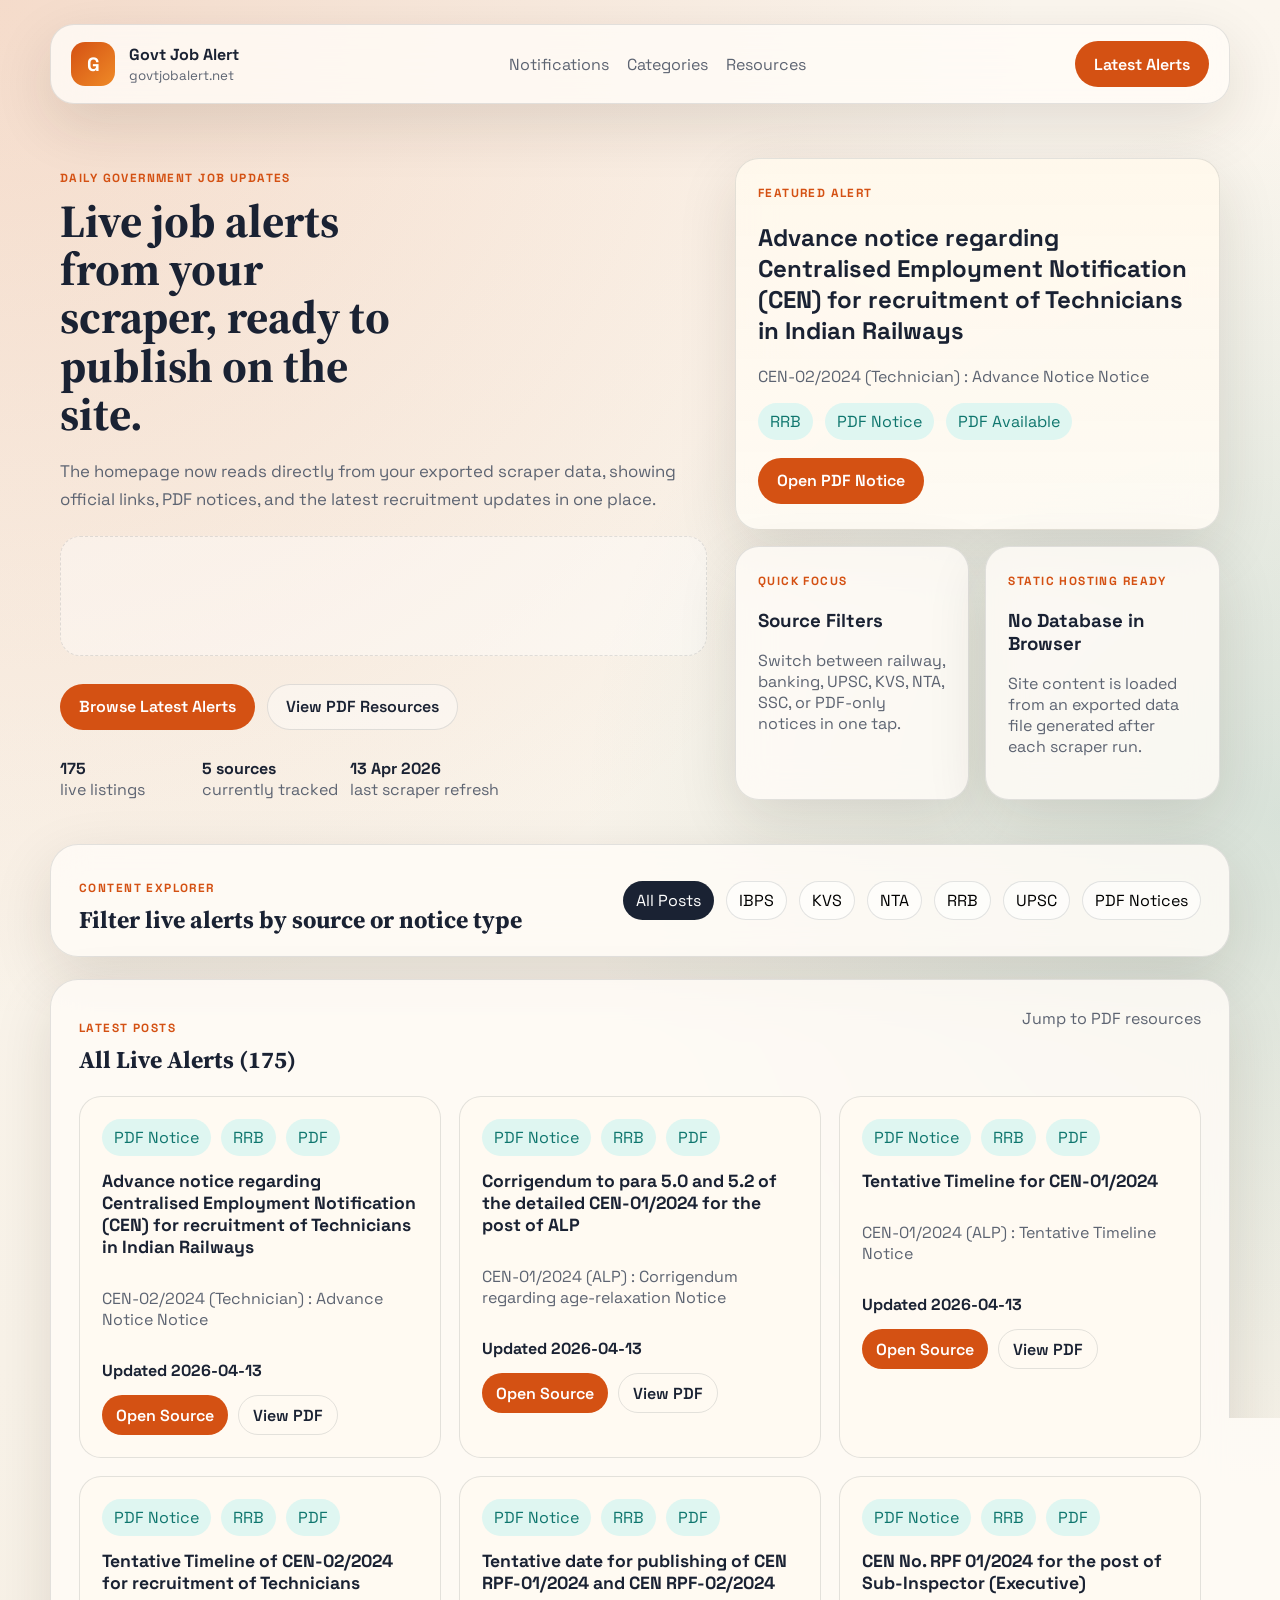
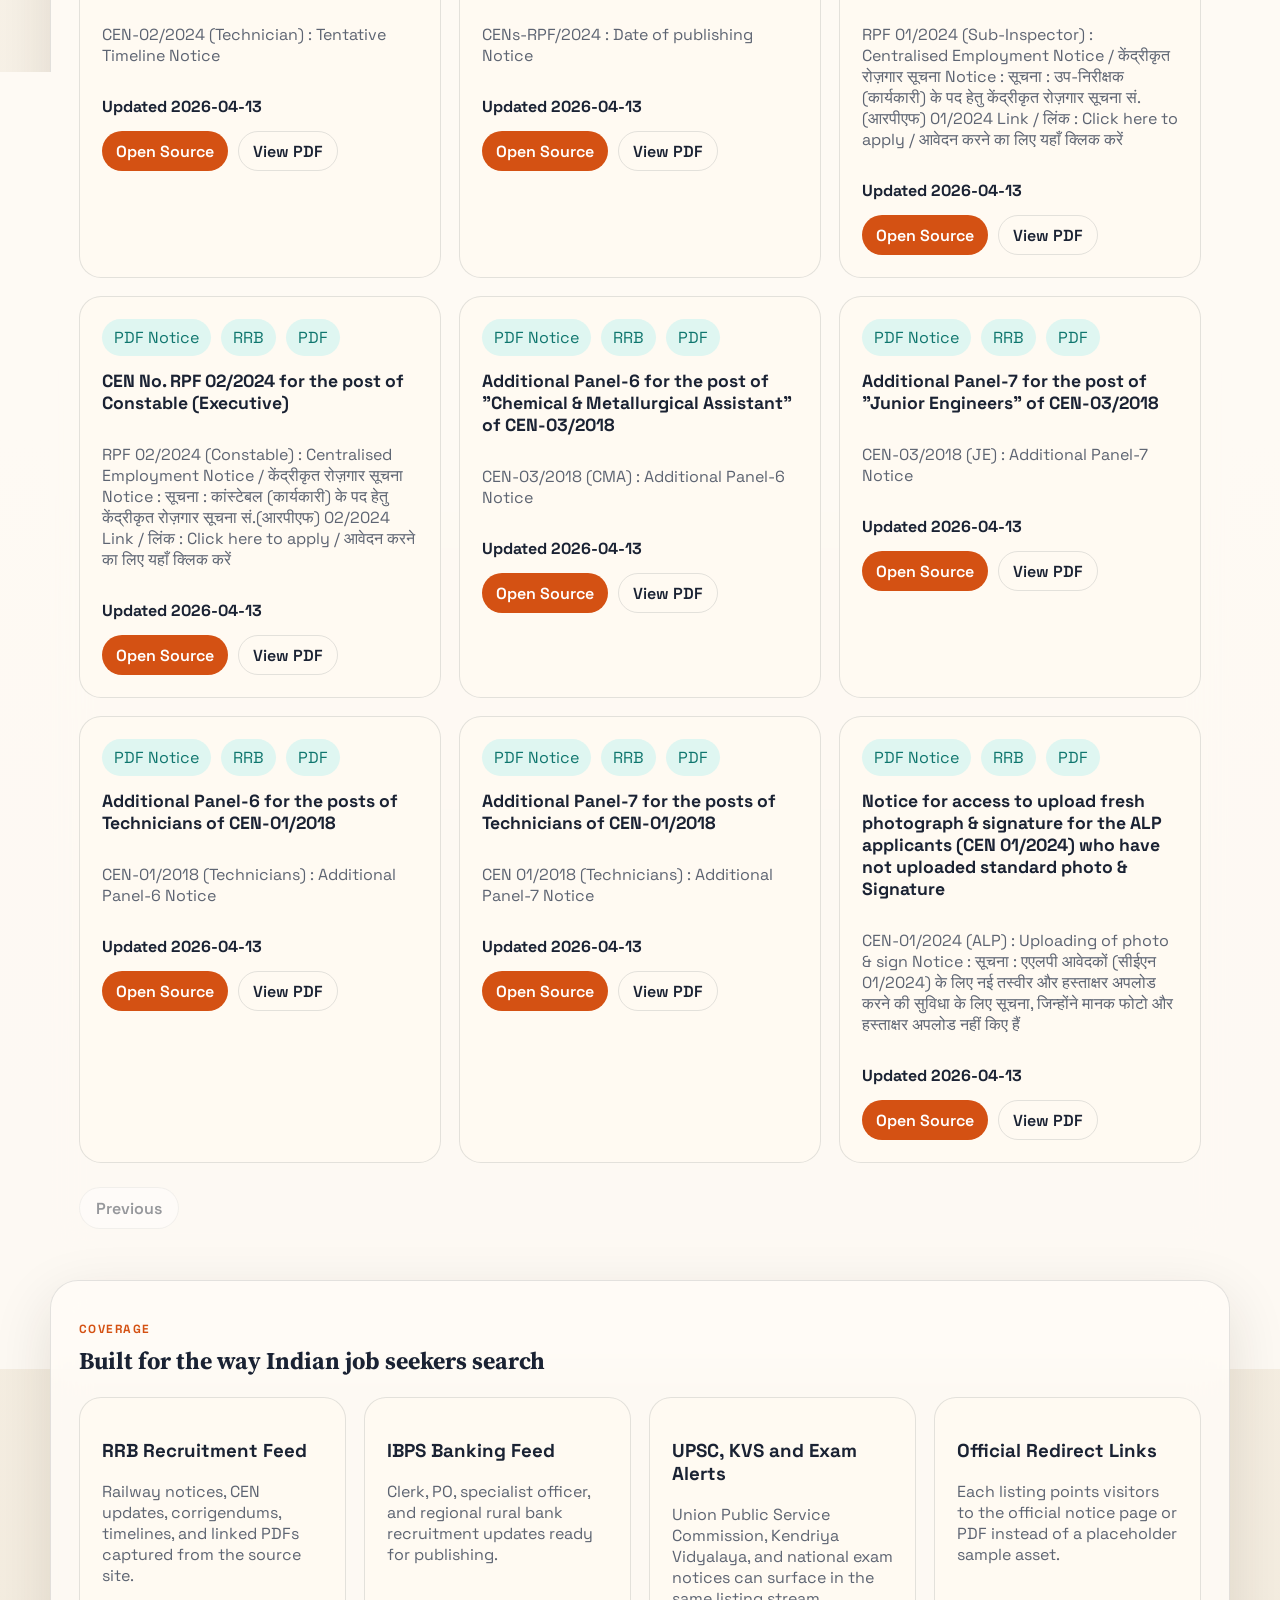
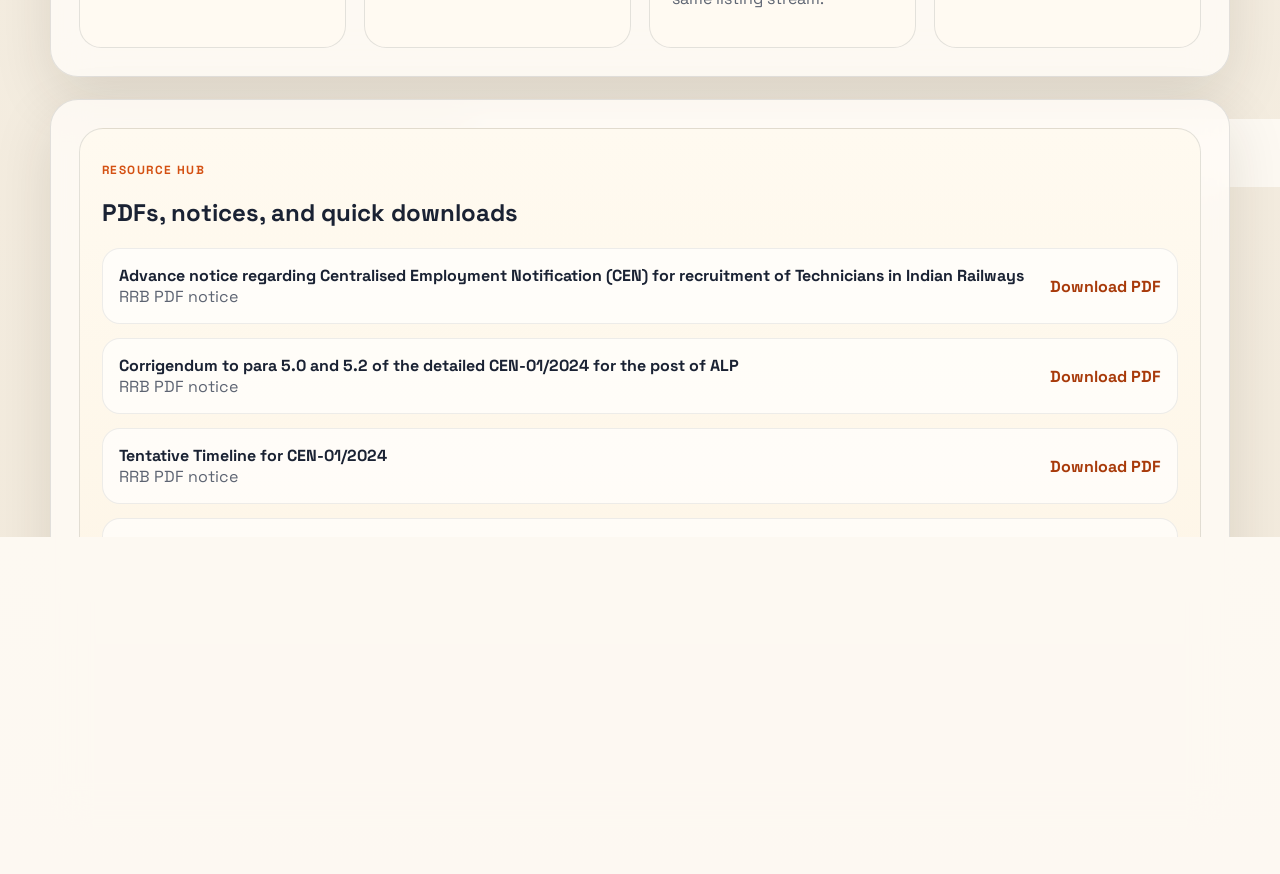
==== index.html @ a6735676 "initial commit" ====
<!DOCTYPE html>
<html lang="en">
<head>
  <meta charset="UTF-8">
  <meta name="viewport" content="width=device-width, initial-scale=1.0">
  <title>Govt Job Alert | Live Government Recruitment Updates</title>
  <meta
    name="description"
    content="Live government job alert website powered by your scraper, with official recruitment updates, PDF notices, and source-wise filtering."
  >
  <link rel="preconnect" href="https://fonts.googleapis.com">
  <link rel="preconnect" href="https://fonts.gstatic.com" crossorigin>
  <link href="https://fonts.googleapis.com/css2?family=Space+Grotesk:wght@400;500;700&family=Source+Serif+4:wght@500;700&display=swap" rel="stylesheet">
  <link rel="stylesheet" href="styles.css">
  <script async src="https://pagead2.googlesyndication.com/pagead/js/adsbygoogle.js?client=ca-pub-2729196747281772" crossorigin="anonymous"></script>
</head>
<body>
  <div class="site-shell">
    <header class="topbar">
      <a class="brand" href="#home">
        <span class="brand-mark">G</span>
        <span>
          <strong>Govt Job Alert</strong>
          <small>govtjobalert.net</small>
        </span>
      </a>

      <nav class="nav">
        <a href="#notifications">Notifications</a>
        <a href="#categories">Categories</a>
        <a href="#resources">Resources</a>
      </nav>

      <a class="nav-cta" href="#notifications">Latest Alerts</a>
    </header>

    <main id="home">
      <section class="hero">
        <div class="hero-copy">
          <p class="eyebrow">Daily Government Job Updates</p>
          <h1>Live job alerts from your scraper, ready to publish on the site.</h1>
          <p class="hero-text">
            The homepage now reads directly from your exported scraper data, showing official links,
            PDF notices, and the latest recruitment updates in one place.
          </p>

          <div class="hero-ad" aria-label="Advertisement">
            <ins
              class="adsbygoogle"
              style="display:block"
              data-ad-client="ca-pub-2729196747281772"
              data-ad-slot="YOUR_AD_SLOT_ID"
              data-ad-format="auto"
              data-full-width-responsive="true"
            ></ins>
          </div>

          <div class="hero-actions">
            <a class="button button-primary" href="#notifications">Browse Latest Alerts</a>
            <a class="button button-secondary" href="#resources">View PDF Resources</a>
          </div>

          <ul class="hero-stats">
            <li><strong id="statsTotal">0</strong><span>live listings</span></li>
            <li><strong id="statsSources">0 sources</strong><span>currently tracked</span></li>
            <li><strong id="statsUpdated">Waiting</strong><span>last scraper refresh</span></li>
          </ul>
        </div>

        <aside class="hero-panel">
          <div class="panel-card panel-highlight">
            <span class="panel-label">Featured Alert</span>
            <h2 id="featuredTitle">Loading latest scraped alert...</h2>
            <p id="featuredDescription">The newest record from your scraper will appear here automatically.</p>
            <div class="pill-row" id="featuredPills">
              <span class="pill">Refreshing</span>
            </div>
            <a class="button button-primary featured-action" id="featuredLink" href="#notifications">Browse updates</a>
          </div>

          <div class="panel-grid">
            <div class="panel-card">
              <span class="panel-label">Quick Focus</span>
              <h3>Source Filters</h3>
              <p>Switch between railway, banking, UPSC, KVS, NTA, SSC, or PDF-only notices in one tap.</p>
            </div>
            <div class="panel-card">
              <span class="panel-label">Static Hosting Ready</span>
              <h3>No Database in Browser</h3>
              <p>Site content is loaded from an exported data file generated after each scraper run.</p>
            </div>
          </div>
        </aside>
      </section>

      <section class="search-strip" aria-label="Content filters">
        <div>
          <p class="section-kicker">Content Explorer</p>
          <h2>Filter live alerts by source or notice type</h2>
        </div>

        <div class="filter-group" id="filterGroup">
          <button class="filter-chip is-active" data-filter="all">All Posts</button>
          <span id="dynamicFilters"></span>
          <button class="filter-chip" data-filter="pdf">PDF Notices</button>
        </div>
      </section>

      <section class="content-section" id="notifications">
        <div class="section-heading">
          <div>
            <p class="section-kicker">Latest Posts</p>
            <h2 id="listingHeading">Latest notifications ready for your website</h2>
          </div>
          <a class="text-link" href="#resources">Jump to PDF resources</a>
        </div>

        <div class="card-grid" id="listingGrid"></div>
        <div class="pagination" id="pagination" aria-label="Listing pagination"></div>
      </section>

      <section class="content-section category-band" id="categories">
        <div class="section-heading">
          <div>
            <p class="section-kicker">Coverage</p>
            <h2>Built for the way Indian job seekers search</h2>
          </div>
        </div>

        <div class="category-grid">
          <article class="category-card">
            <h3>RRB Recruitment Feed</h3>
            <p>Railway notices, CEN updates, corrigendums, timelines, and linked PDFs captured from the source site.</p>
          </article>
          <article class="category-card">
            <h3>IBPS Banking Feed</h3>
            <p>Clerk, PO, specialist officer, and regional rural bank recruitment updates ready for publishing.</p>
          </article>
          <article class="category-card">
            <h3>UPSC, KVS and Exam Alerts</h3>
            <p>Union Public Service Commission, Kendriya Vidyalaya, and national exam notices can surface in the same listing stream.</p>
          </article>
          <article class="category-card">
            <h3>Official Redirect Links</h3>
            <p>Each listing points visitors to the official notice page or PDF instead of a placeholder sample asset.</p>
          </article>
        </div>
      </section>

      <section class="content-section" id="resources">
        <aside class="resource-panel">
          <p class="section-kicker">Resource Hub</p>
          <h2>PDFs, notices, and quick downloads</h2>

          <ul class="resource-list" id="resourceList">
            <li>
              <div>
                <strong>Waiting for export</strong>
                <span>Run the scraper to populate live PDF links.</span>
              </div>
              <a href="#notifications">Open alerts</a>
            </li>
          </ul>
        </aside>
      </section>
    </main>
  </div>

  <script src="jobs-data.js"></script>
  <script src="script.js"></script>
</body>
</html>
---- styles.css ----
:root {
  --bg: #f6f1e8;
  --surface: rgba(255, 252, 247, 0.82);
  --surface-strong: #fffaf2;
  --text: #1a2233;
  --muted: #5d6472;
  --line: rgba(31, 41, 55, 0.12);
  --brand: #d45113;
  --brand-dark: #a83a0a;
  --accent: #0f766e;
  --accent-soft: #dff6f1;
  --shadow: 0 20px 60px rgba(44, 34, 20, 0.12);
}

* {
  box-sizing: border-box;
}

html {
  scroll-behavior: smooth;
}

body {
  margin: 0;
  color: var(--text);
  font-family: "Space Grotesk", sans-serif;
  background:
    radial-gradient(circle at top left, rgba(212, 81, 19, 0.16), transparent 24%),
    radial-gradient(circle at right 20%, rgba(15, 118, 110, 0.14), transparent 20%),
    linear-gradient(180deg, #fbf6ee 0%, #f2eadc 100%);
}

a {
  color: inherit;
  text-decoration: none;
}

.site-shell {
  width: min(1180px, calc(100% - 32px));
  margin: 24px auto 48px;
}

.topbar,
.hero-panel .panel-card,
.search-strip,
.content-section,
.submit-card {
  backdrop-filter: blur(18px);
}

.topbar {
  display: flex;
  align-items: center;
  justify-content: space-between;
  gap: 20px;
  padding: 16px 20px;
  background: var(--surface);
  border: 1px solid var(--line);
  border-radius: 24px;
  box-shadow: var(--shadow);
}

.brand {
  display: flex;
  align-items: center;
  gap: 14px;
}

.brand-mark {
  display: grid;
  place-items: center;
  width: 44px;
  height: 44px;
  border-radius: 14px;
  background: linear-gradient(135deg, var(--brand), #ef8a27);
  color: white;
  font-weight: 700;
  font-size: 1.2rem;
}

.brand strong,
.brand small {
  display: block;
}

.brand small {
  margin-top: 2px;
  color: var(--muted);
}

.nav {
  display: flex;
  gap: 18px;
  flex-wrap: wrap;
}

.nav a,
.text-link {
  color: var(--muted);
}

.nav-cta,
.button {
  display: inline-flex;
  align-items: center;
  justify-content: center;
  min-height: 46px;
  padding: 0 18px;
  border-radius: 999px;
  border: 1px solid transparent;
  font-weight: 600;
}

.nav-cta,
.button-primary {
  background: var(--brand);
  color: white;
}

.button-secondary {
  border-color: var(--line);
  background: rgba(255, 255, 255, 0.4);
}

.hero {
  display: grid;
  grid-template-columns: 1.2fr 0.9fr;
  gap: 28px;
  padding: 54px 10px 26px;
}

.eyebrow,
.section-kicker,
.panel-label,
.mini-tag {
  text-transform: uppercase;
  letter-spacing: 0.12em;
  font-size: 0.74rem;
  font-weight: 700;
}

.eyebrow,
.section-kicker,
.panel-label {
  color: var(--brand);
}

.hero h1,
.search-strip h2,
.section-heading h2,
.split-layout h2,
.submit-section h2 {
  margin: 10px 0 0;
  font-family: "Source Serif 4", serif;
  line-height: 1.05;
}

.hero h1 {
  font-size: clamp(2rem, 3.6vw, 3.2rem);
  max-width: 14ch;
}

.hero-text {
  max-width: 60ch;
  margin: 18px 0 0;
  color: var(--muted);
  font-size: 1.05rem;
  line-height: 1.7;
}

.hero-ad {
  margin-top: 22px;
  padding: 14px;
  min-height: 120px;
  border-radius: 20px;
  border: 1px dashed var(--line);
  background: rgba(255, 255, 255, 0.38);
}

.hero-actions,
.pill-row,
.hero-stats,
.filter-group {
  display: flex;
  gap: 12px;
  flex-wrap: wrap;
}

#dynamicFilters {
  display: contents;
}

.hero-actions {
  margin-top: 28px;
}

.featured-action {
  margin-top: 18px;
}

.hero-stats {
  padding: 0;
  margin: 28px 0 0;
  list-style: none;
}

.hero-stats li {
  min-width: 130px;
}

.hero-stats strong,
.stack-card h3,
.category-card h3,
.resource-list strong {
  display: block;
}

.hero-stats span,
.stack-card p,
.category-card p,
.resource-list span,
.listing-card p,
.panel-card p,
.submit-card label,
.feature-list {
  color: var(--muted);
}

.hero-panel {
  display: grid;
  gap: 16px;
}

.panel-card {
  padding: 22px;
  border-radius: 24px;
  background: var(--surface);
  border: 1px solid var(--line);
  box-shadow: var(--shadow);
}

.panel-highlight {
  background: linear-gradient(180deg, rgba(255, 248, 236, 0.95), rgba(255, 251, 244, 0.9));
}

.panel-grid {
  display: grid;
  grid-template-columns: 1fr 1fr;
  gap: 16px;
}

.pill,
.filter-chip,
.meta-tag,
.mini-tag {
  border-radius: 999px;
  padding: 8px 12px;
}

.pill,
.meta-tag {
  background: var(--accent-soft);
  color: var(--accent);
}

.search-strip,
.content-section {
  background: var(--surface);
  border: 1px solid var(--line);
  border-radius: 28px;
  box-shadow: var(--shadow);
}

.search-strip {
  display: flex;
  align-items: center;
  justify-content: space-between;
  gap: 16px;
  padding: 24px 28px;
  margin: 18px 0 22px;
}

.filter-chip {
  border: 1px solid var(--line);
  background: rgba(255, 255, 255, 0.55);
  cursor: pointer;
  font: inherit;
}

.filter-chip.is-active {
  background: var(--text);
  color: white;
}

.filter-chip.is-disabled {
  opacity: 0.45;
  cursor: not-allowed;
}

.content-section {
  padding: 28px;
  margin-top: 22px;
}

.section-heading,
.split-layout {
  display: flex;
  justify-content: space-between;
  gap: 20px;
}

.card-grid,
.category-grid {
  display: grid;
  gap: 18px;
  margin-top: 24px;
}

.card-grid {
  grid-template-columns: repeat(3, minmax(0, 1fr));
}

.listing-card,
.category-card,
.stack-card {
  padding: 22px;
  background: var(--surface-strong);
  border: 1px solid var(--line);
  border-radius: 22px;
}

.listing-card {
  display: flex;
  flex-direction: column;
  gap: 14px;
  transform: translateY(14px);
  opacity: 0;
  animation: riseIn 0.55s ease forwards;
}

.listing-card h3 {
  margin: 0;
  font-size: 1.1rem;
}

.listing-card-empty {
  justify-content: center;
  min-height: 220px;
}

.pagination {
  display: flex;
  align-items: center;
  justify-content: space-between;
  gap: 12px;
  flex-wrap: wrap;
  margin-top: 24px;
}

.pagination-pages {
  display: flex;
  gap: 10px;
  flex-wrap: wrap;
}

.pagination-button {
  min-height: 42px;
  padding: 0 16px;
  border-radius: 999px;
  border: 1px solid var(--line);
  background: rgba(255, 255, 255, 0.7);
  color: var(--text);
  cursor: pointer;
  font: inherit;
  font-weight: 600;
}

.pagination-button.is-active {
  background: var(--text);
  color: white;
}

.pagination-button:disabled {
  opacity: 0.45;
  cursor: not-allowed;
}

.listing-meta,
.listing-actions {
  display: flex;
  gap: 10px;
  flex-wrap: wrap;
}

.listing-actions a {
  min-height: 40px;
  padding: 0 14px;
  border-radius: 999px;
  display: inline-flex;
  align-items: center;
  font-weight: 600;
}

.action-primary {
  background: var(--brand);
  color: white;
}

.action-secondary {
  border: 1px solid var(--line);
}

.category-grid {
  grid-template-columns: repeat(4, minmax(0, 1fr));
}

.split-layout {
  align-items: start;
}

.split-layout > * {
  flex: 1;
}

.stack-list {
  display: grid;
  gap: 16px;
  margin-top: 22px;
}

.mini-tag {
  display: inline-block;
  background: #efe3cd;
  color: #935f00;
}

.resource-panel {
  padding: 22px;
  border-radius: 24px;
  background: linear-gradient(180deg, #fffaf0, #fdf4e4);
  border: 1px solid var(--line);
}

.resource-list {
  list-style: none;
  padding: 0;
  margin: 18px 0 0;
  display: grid;
  gap: 14px;
}

.resource-list li {
  display: flex;
  justify-content: space-between;
  align-items: center;
  gap: 14px;
  padding: 16px;
  background: rgba(255, 255, 255, 0.65);
  border-radius: 18px;
  border: 1px solid rgba(31, 41, 55, 0.08);
}

.resource-list a {
  white-space: nowrap;
  color: var(--brand-dark);
  font-weight: 700;
}

.submit-section {
  display: grid;
  grid-template-columns: 1fr 0.95fr;
  gap: 22px;
}

.feature-list {
  margin: 18px 0 0;
  padding-left: 18px;
  line-height: 1.8;
}

.submit-card {
  display: grid;
  gap: 14px;
  padding: 22px;
  background: var(--surface-strong);
  border: 1px solid var(--line);
  border-radius: 22px;
}

.submit-card label {
  display: grid;
  gap: 8px;
  font-size: 0.95rem;
}

.submit-card input,
.submit-card select {
  width: 100%;
  min-height: 48px;
  border: 1px solid var(--line);
  border-radius: 14px;
  padding: 0 14px;
  font: inherit;
  background: white;
  color: var(--text);
}

.submit-card input[readonly] {
  background: #f7f2ea;
}

@keyframes riseIn {
  to {
    opacity: 1;
    transform: translateY(0);
  }
}

@media (max-width: 980px) {
  .hero,
  .submit-section,
  .split-layout,
  .search-strip,
  .section-heading,
  .topbar {
    grid-template-columns: 1fr;
    flex-direction: column;
    align-items: flex-start;
  }

  .card-grid,
  .category-grid,
  .panel-grid {
    grid-template-columns: 1fr 1fr;
  }

  .nav {
    width: 100%;
  }
}

@media (max-width: 680px) {
  .site-shell {
    width: min(100% - 18px, 100%);
    margin-top: 10px;
  }

  .topbar,
  .content-section,
  .search-strip {
    padding-left: 18px;
    padding-right: 18px;
  }

  .hero {
    padding: 32px 0 8px;
  }

  .hero h1 {
    font-size: 2.5rem;
  }

  .card-grid,
  .category-grid,
  .panel-grid {
    grid-template-columns: 1fr;
  }

  .resource-list li {
    align-items: flex-start;
    flex-direction: column;
  }
}
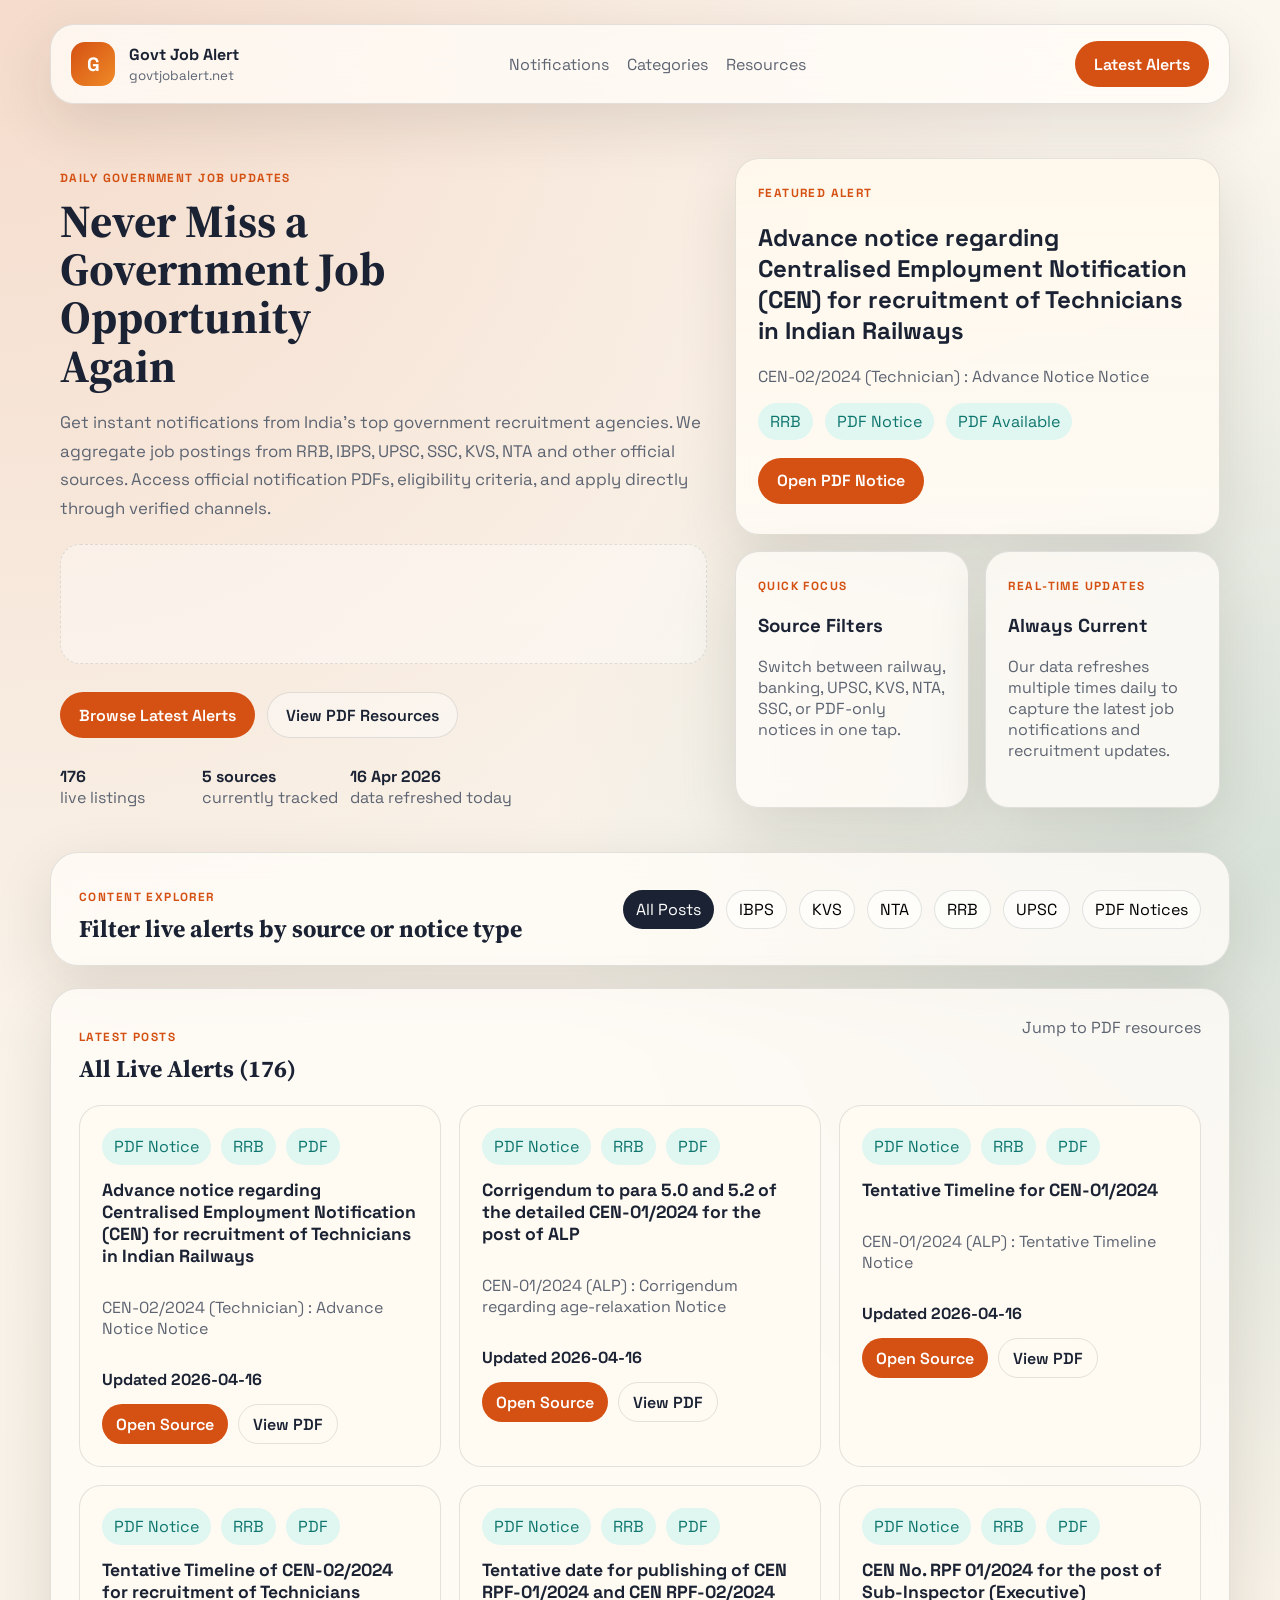
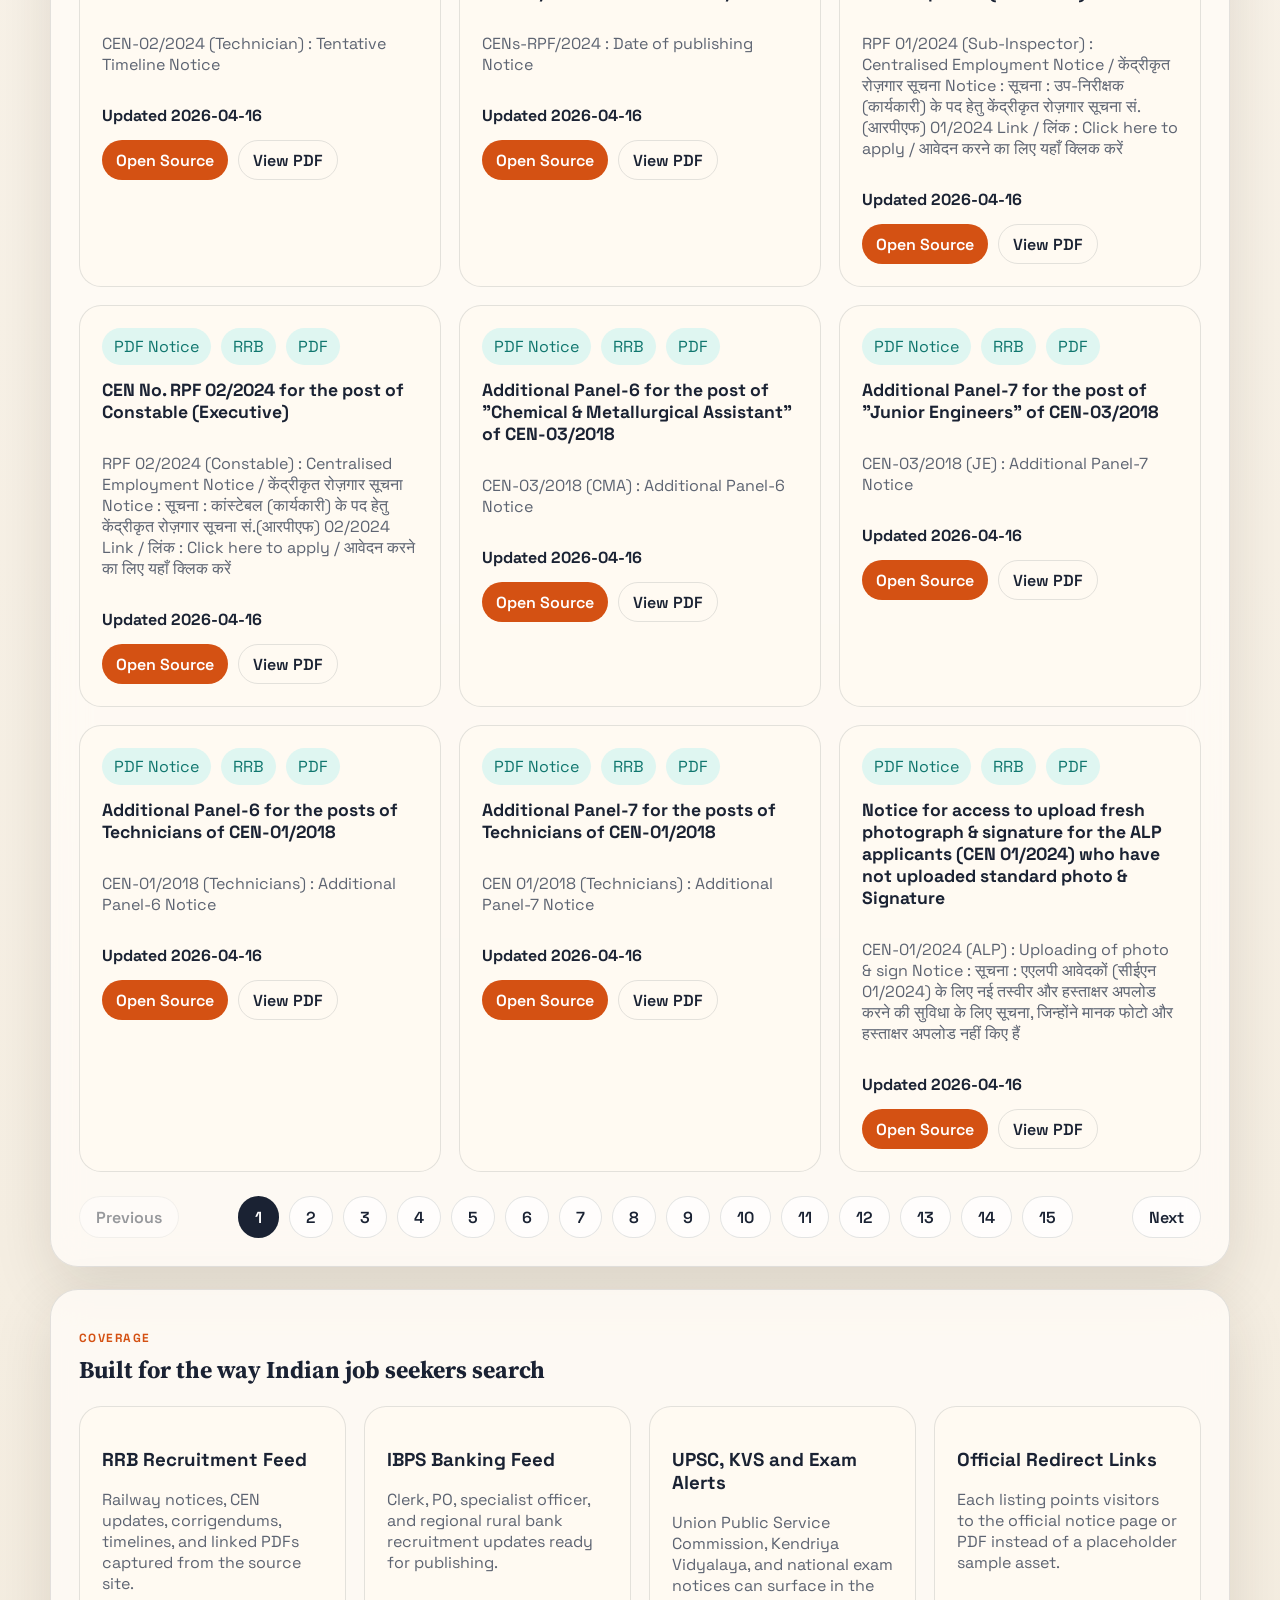
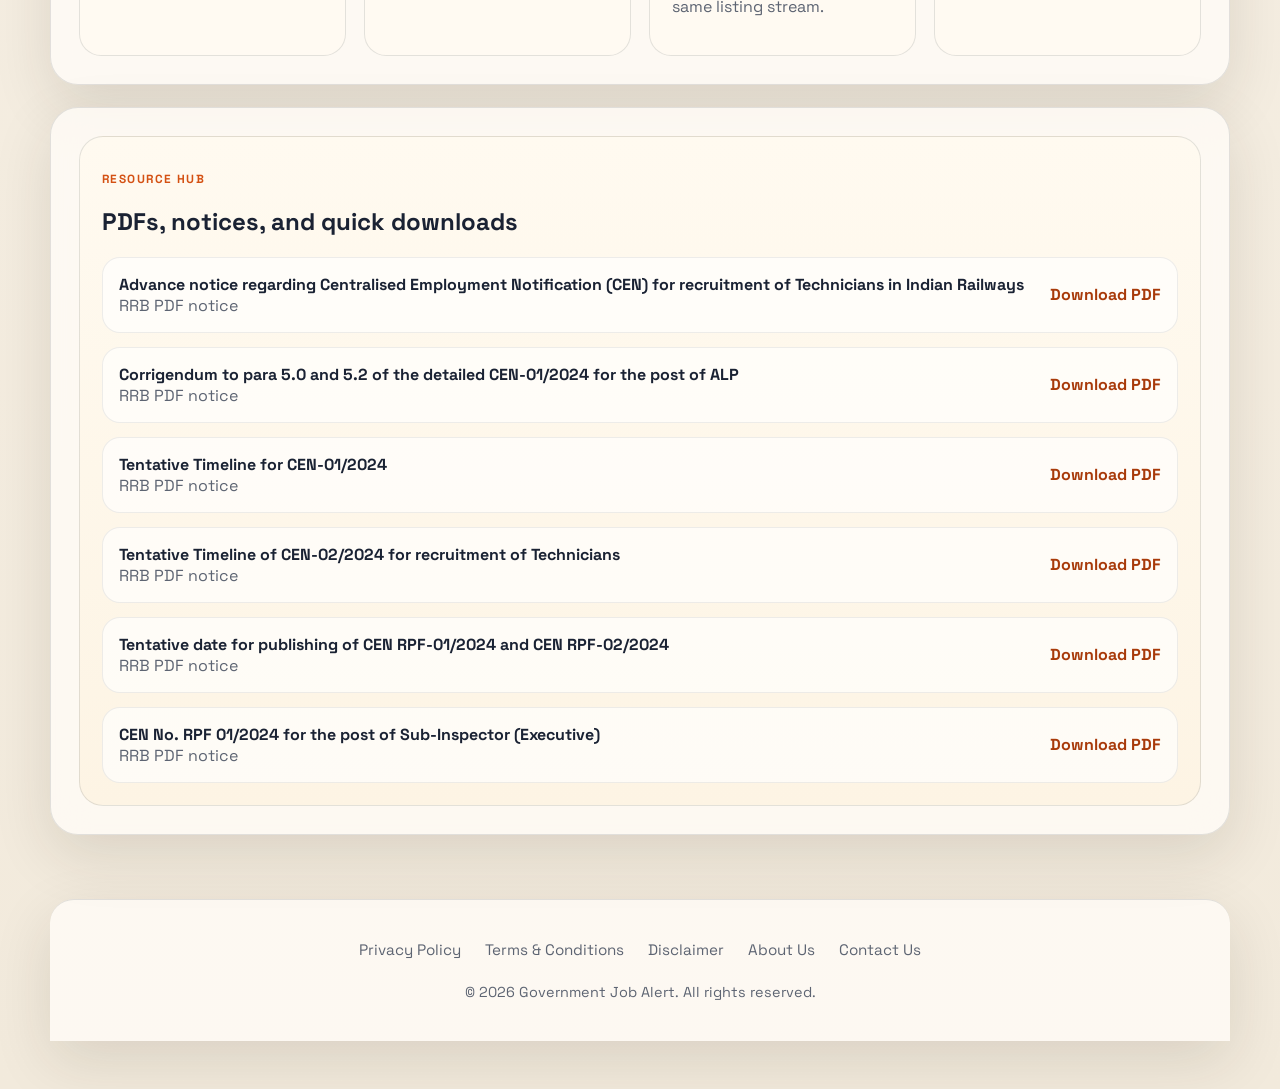
==== commit c5180270: "new page added" ====
--- a/index.html
+++ b/index.html
@@ -38,10 +38,11 @@
       <section class="hero">
         <div class="hero-copy">
           <p class="eyebrow">Daily Government Job Updates</p>
-          <h1>Live job alerts from your scraper, ready to publish on the site.</h1>
+          <h1>Never Miss a Government Job Opportunity Again</h1>
           <p class="hero-text">
-            The homepage now reads directly from your exported scraper data, showing official links,
-            PDF notices, and the latest recruitment updates in one place.
+            Get instant notifications from India's top government recruitment agencies. We aggregate job 
+            postings from RRB, IBPS, UPSC, SSC, KVS, NTA and other official sources. Access official 
+            notification PDFs, eligibility criteria, and apply directly through verified channels.
           </p>
 
           <div class="hero-ad" aria-label="Advertisement">
@@ -63,15 +64,15 @@
           <ul class="hero-stats">
             <li><strong id="statsTotal">0</strong><span>live listings</span></li>
             <li><strong id="statsSources">0 sources</strong><span>currently tracked</span></li>
-            <li><strong id="statsUpdated">Waiting</strong><span>last scraper refresh</span></li>
+            <li><strong id="statsUpdated">Checking now</strong><span>data refreshed today</span></li>
           </ul>
         </div>
 
         <aside class="hero-panel">
           <div class="panel-card panel-highlight">
             <span class="panel-label">Featured Alert</span>
-            <h2 id="featuredTitle">Loading latest scraped alert...</h2>
-            <p id="featuredDescription">The newest record from your scraper will appear here automatically.</p>
+            <h2 id="featuredTitle">Latest Government Recruitment</h2>
+            <p id="featuredDescription">Check the most recent job opening from RRB, IBPS, UPSC, SSC and other major recruitment agencies.</p>
             <div class="pill-row" id="featuredPills">
               <span class="pill">Refreshing</span>
             </div>
@@ -85,9 +86,9 @@
               <p>Switch between railway, banking, UPSC, KVS, NTA, SSC, or PDF-only notices in one tap.</p>
             </div>
             <div class="panel-card">
-              <span class="panel-label">Static Hosting Ready</span>
-              <h3>No Database in Browser</h3>
-              <p>Site content is loaded from an exported data file generated after each scraper run.</p>
+              <span class="panel-label">Real-Time Updates</span>
+              <h3>Always Current</h3>
+              <p>Our data refreshes multiple times daily to capture the latest job notifications and recruitment updates.</p>
             </div>
           </div>
         </aside>
@@ -110,7 +111,7 @@
         <div class="section-heading">
           <div>
             <p class="section-kicker">Latest Posts</p>
-            <h2 id="listingHeading">Latest notifications ready for your website</h2>
+            <h2 id="listingHeading">Latest Government Job Notifications</h2>
           </div>
           <a class="text-link" href="#resources">Jump to PDF resources</a>
         </div>
@@ -155,15 +156,28 @@
           <ul class="resource-list" id="resourceList">
             <li>
               <div>
-                <strong>Waiting for export</strong>
-                <span>Run the scraper to populate live PDF links.</span>
+                <strong>Official PDFs and Documents</strong>
+                <span>Download official job notification PDFs, syllabus, exam patterns, and important guidelines.</span>
               </div>
-              <a href="#notifications">Open alerts</a>
+              <a href="#notifications">View Resources</a>
             </li>
           </ul>
         </aside>
       </section>
     </main>
+
+    <footer class="site-footer">
+      <div class="footer-content">
+        <div class="footer-links">
+          <a href="privacy-policy.html">Privacy Policy</a>
+          <a href="terms-conditions.html">Terms & Conditions</a>
+          <a href="disclaimer.html">Disclaimer</a>
+          <a href="about-us.html">About Us</a>
+          <a href="contact-us.html">Contact Us</a>
+        </div>
+        <p>&copy; 2026 Government Job Alert. All rights reserved.</p>
+      </div>
+    </footer>
   </div>
 
   <script src="jobs-data.js"></script>
--- a/styles.css
+++ b/styles.css
@@ -571,3 +571,142 @@
     flex-direction: column;
   }
 }
+
+/* Footer Styles */
+.site-footer {
+  margin-top: 64px;
+  padding: 40px 20px;
+  background: var(--surface);
+  border-top: 1px solid var(--line);
+  border-radius: 24px 24px 0 0;
+  box-shadow: var(--shadow);
+}
+
+.footer-content {
+  width: min(1180px, calc(100% - 32px));
+  margin: 0 auto;
+  text-align: center;
+}
+
+.footer-links {
+  display: flex;
+  flex-wrap: wrap;
+  justify-content: center;
+  gap: 24px;
+  margin-bottom: 24px;
+}
+
+.footer-links a {
+  color: var(--muted);
+  font-size: 0.95rem;
+  transition: color 0.3s ease;
+}
+
+.footer-links a:hover {
+  color: var(--brand);
+}
+
+.site-footer p {
+  margin: 0;
+  color: var(--muted);
+  font-size: 0.9rem;
+}
+
+/* Policy pages content styles */
+.policy-content {
+  max-width: 900px;
+  line-height: 1.8;
+}
+
+.policy-content h2 {
+  margin-top: 32px;
+  margin-bottom: 16px;
+  font-size: 1.4rem;
+  color: var(--text);
+}
+
+.policy-content p,
+.policy-content li {
+  color: var(--text);
+  margin-bottom: 12px;
+}
+
+.policy-content ul,
+.policy-content ol {
+  margin-left: 24px;
+  margin-bottom: 12px;
+}
+
+.policy-content a {
+  color: var(--brand);
+  text-decoration: none;
+  border-bottom: 1px solid var(--brand);
+}
+
+.policy-content a:hover {
+  color: var(--brand-dark);
+  border-bottom-color: var(--brand-dark);
+}
+
+.contact-content {
+  max-width: 900px;
+  line-height: 1.8;
+}
+
+.contact-content h2 {
+  margin-top: 32px;
+  margin-bottom: 16px;
+  font-size: 1.4rem;
+  color: var(--text);
+}
+
+.contact-content p {
+  color: var(--text);
+  margin-bottom: 12px;
+}
+
+.about-content {
+  max-width: 900px;
+  line-height: 1.8;
+}
+
+.about-content h2 {
+  margin-top: 32px;
+  margin-bottom: 16px;
+  font-size: 1.4rem;
+  color: var(--text);
+}
+
+.about-content p,
+.about-content li {
+  color: var(--text);
+  margin-bottom: 12px;
+}
+
+.about-content ul,
+.about-content ol {
+  margin-left: 24px;
+  margin-bottom: 12px;
+}
+
+.about-content a {
+  color: var(--brand);
+  text-decoration: none;
+  border-bottom: 1px solid var(--brand);
+}
+
+.about-content a:hover {
+  color: var(--brand-dark);
+  border-bottom-color: var(--brand-dark);
+}
+
+@media (max-width: 680px) {
+  .site-footer {
+    padding: 24px 18px;
+  }
+
+  .footer-links {
+    gap: 12px;
+    font-size: 0.85rem;
+  }
+}
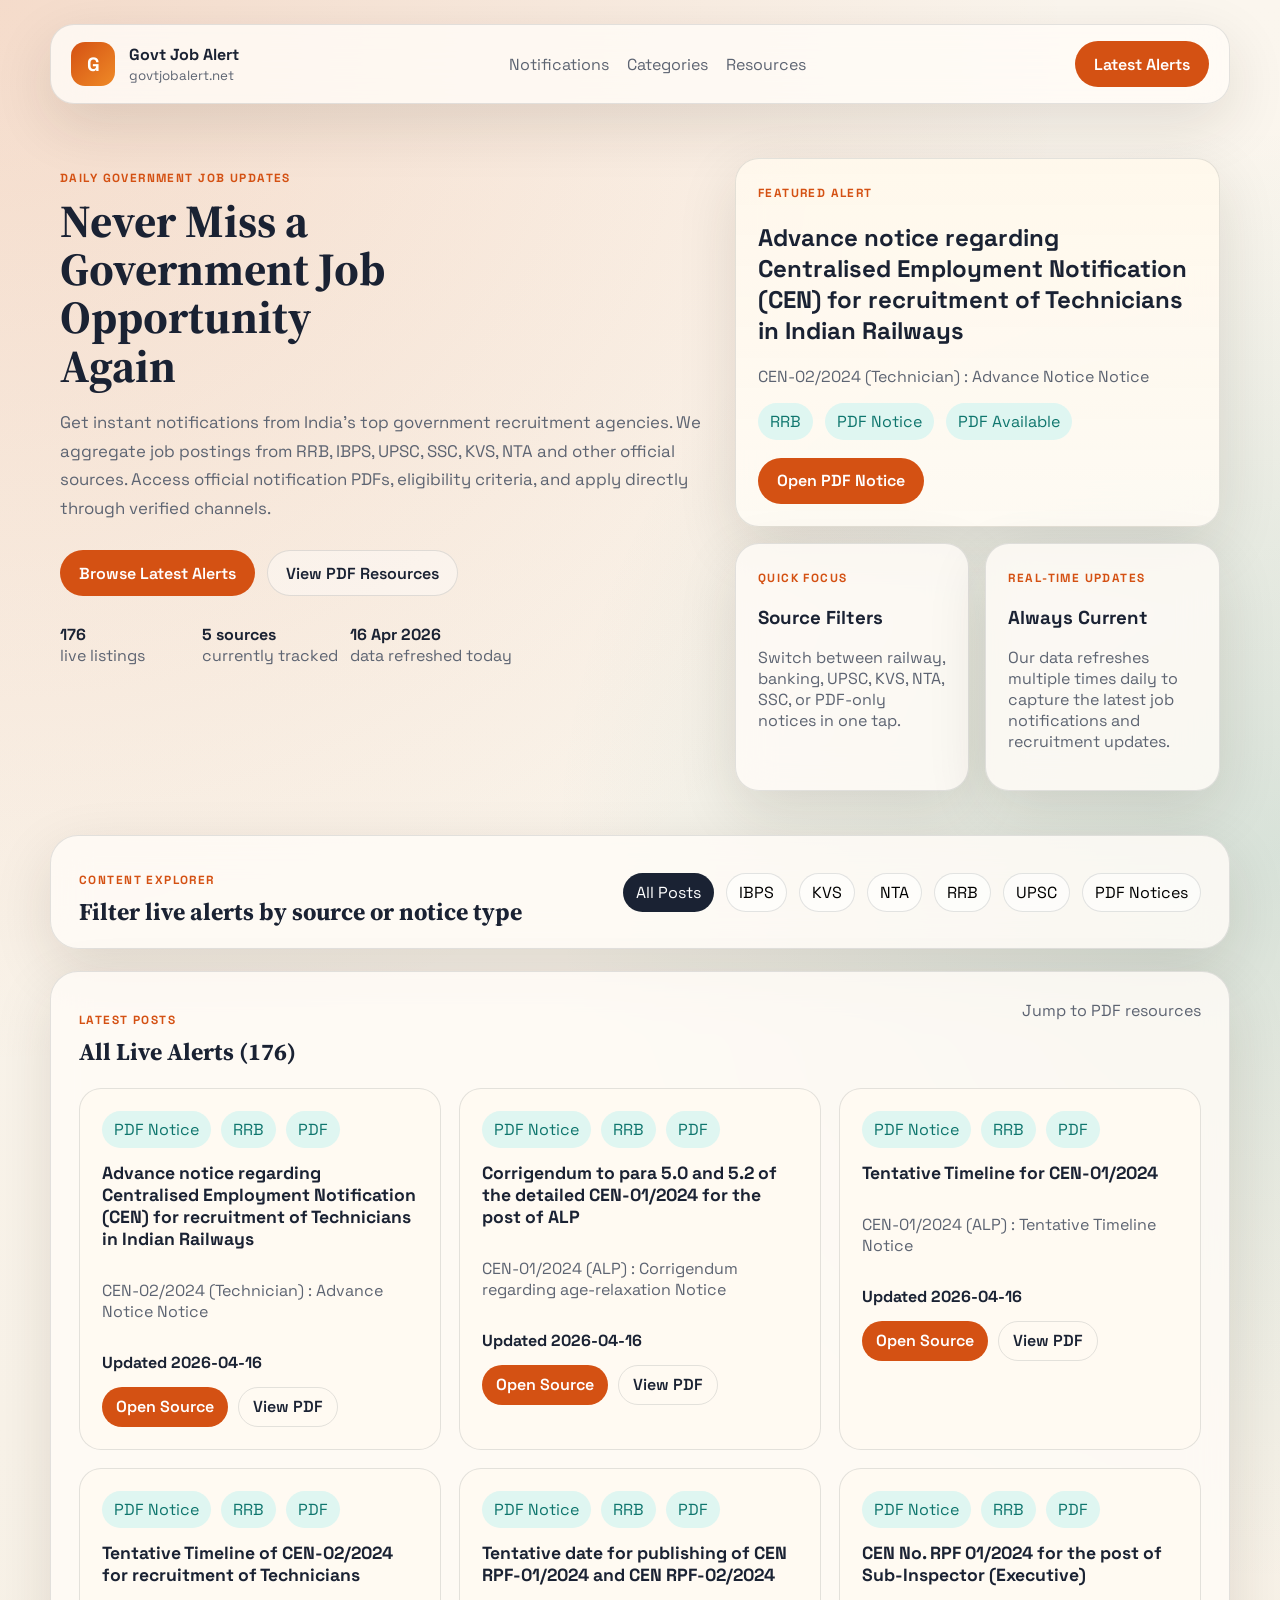
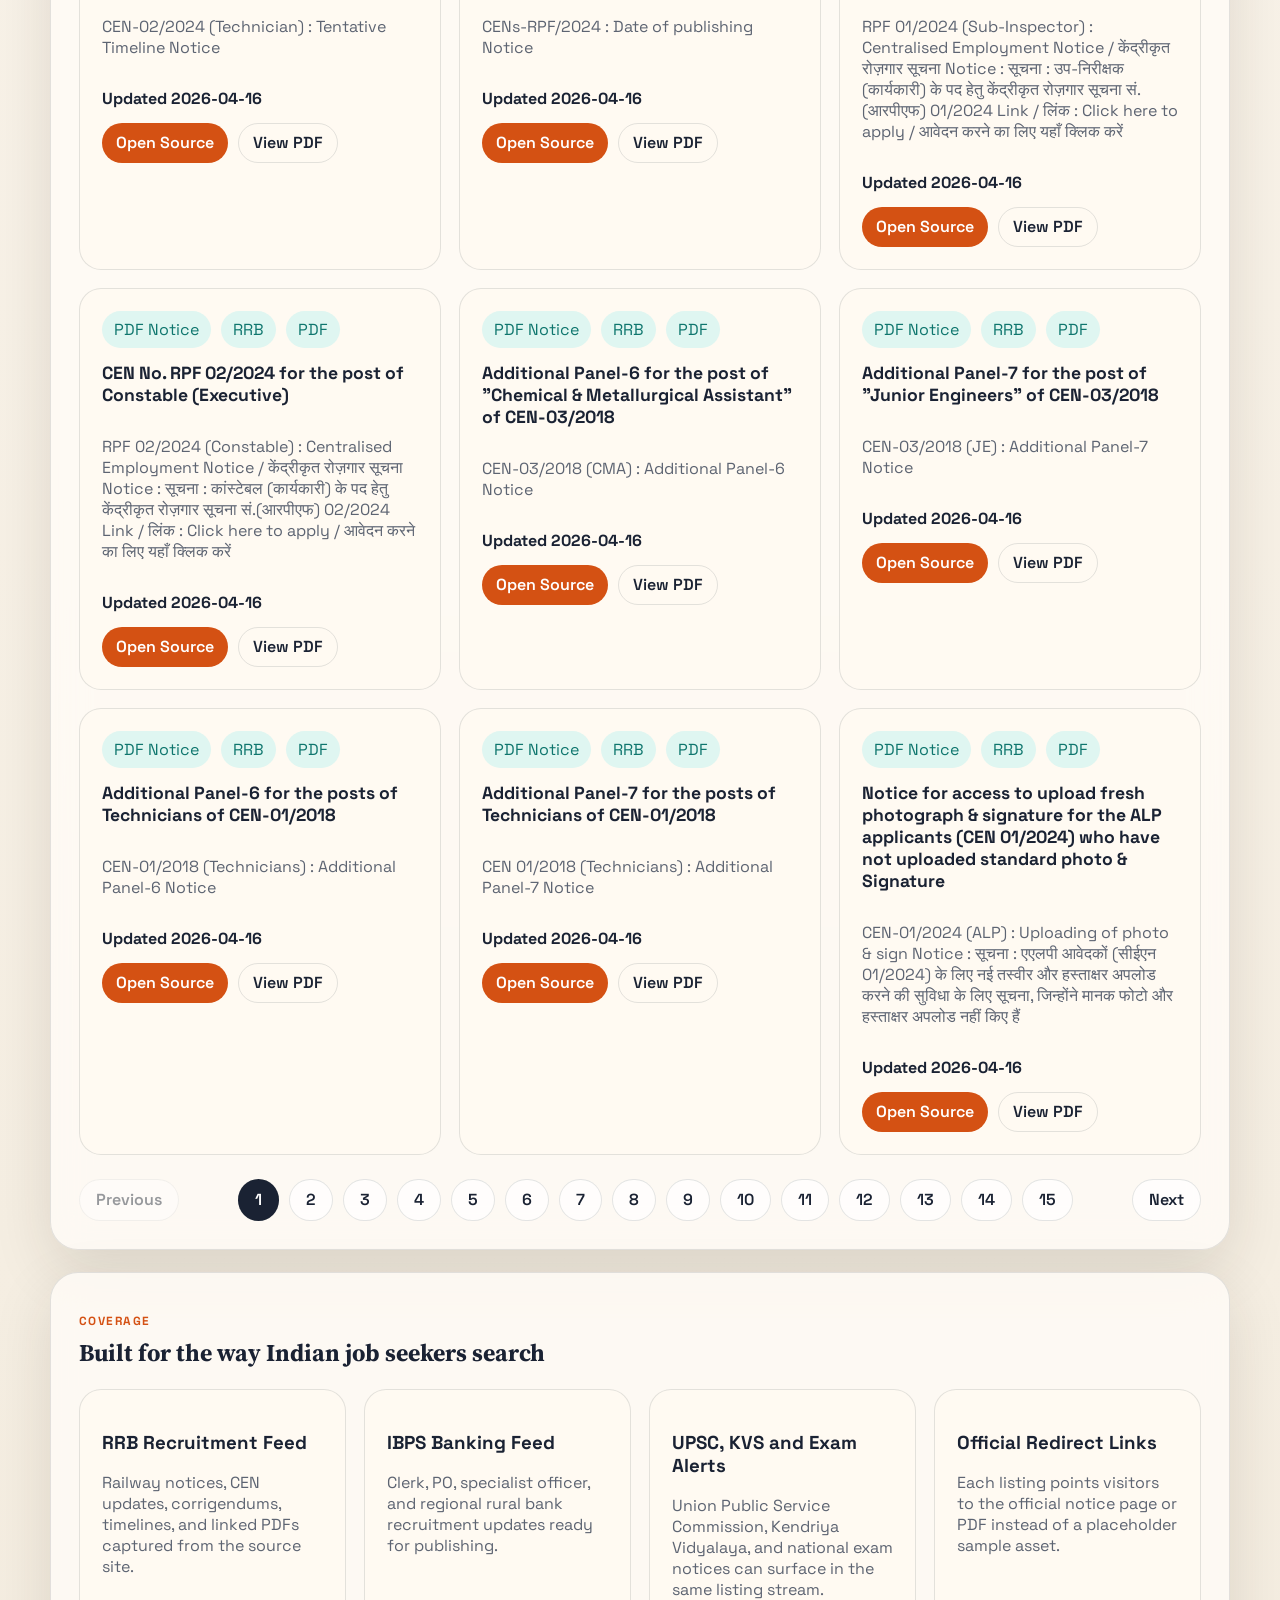
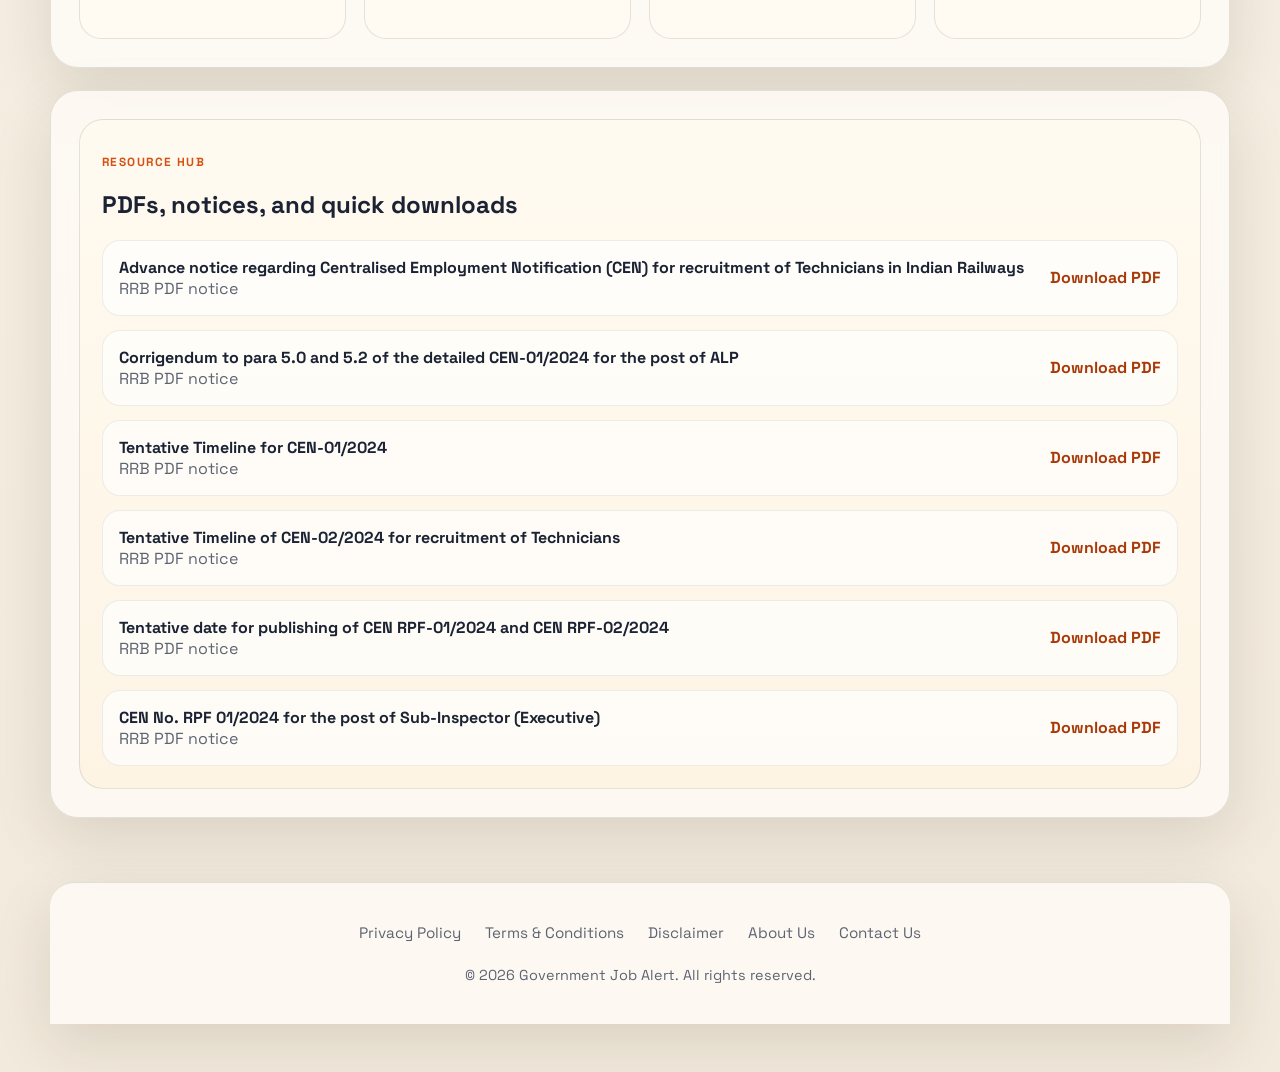
==== commit bdba74d2: "new page added" ====
--- a/index.html
+++ b/index.html
@@ -44,17 +44,6 @@
             postings from RRB, IBPS, UPSC, SSC, KVS, NTA and other official sources. Access official 
             notification PDFs, eligibility criteria, and apply directly through verified channels.
           </p>
-
-          <div class="hero-ad" aria-label="Advertisement">
-            <ins
-              class="adsbygoogle"
-              style="display:block"
-              data-ad-client="ca-pub-2729196747281772"
-              data-ad-slot="YOUR_AD_SLOT_ID"
-              data-ad-format="auto"
-              data-full-width-responsive="true"
-            ></ins>
-          </div>
 
           <div class="hero-actions">
             <a class="button button-primary" href="#notifications">Browse Latest Alerts</a>
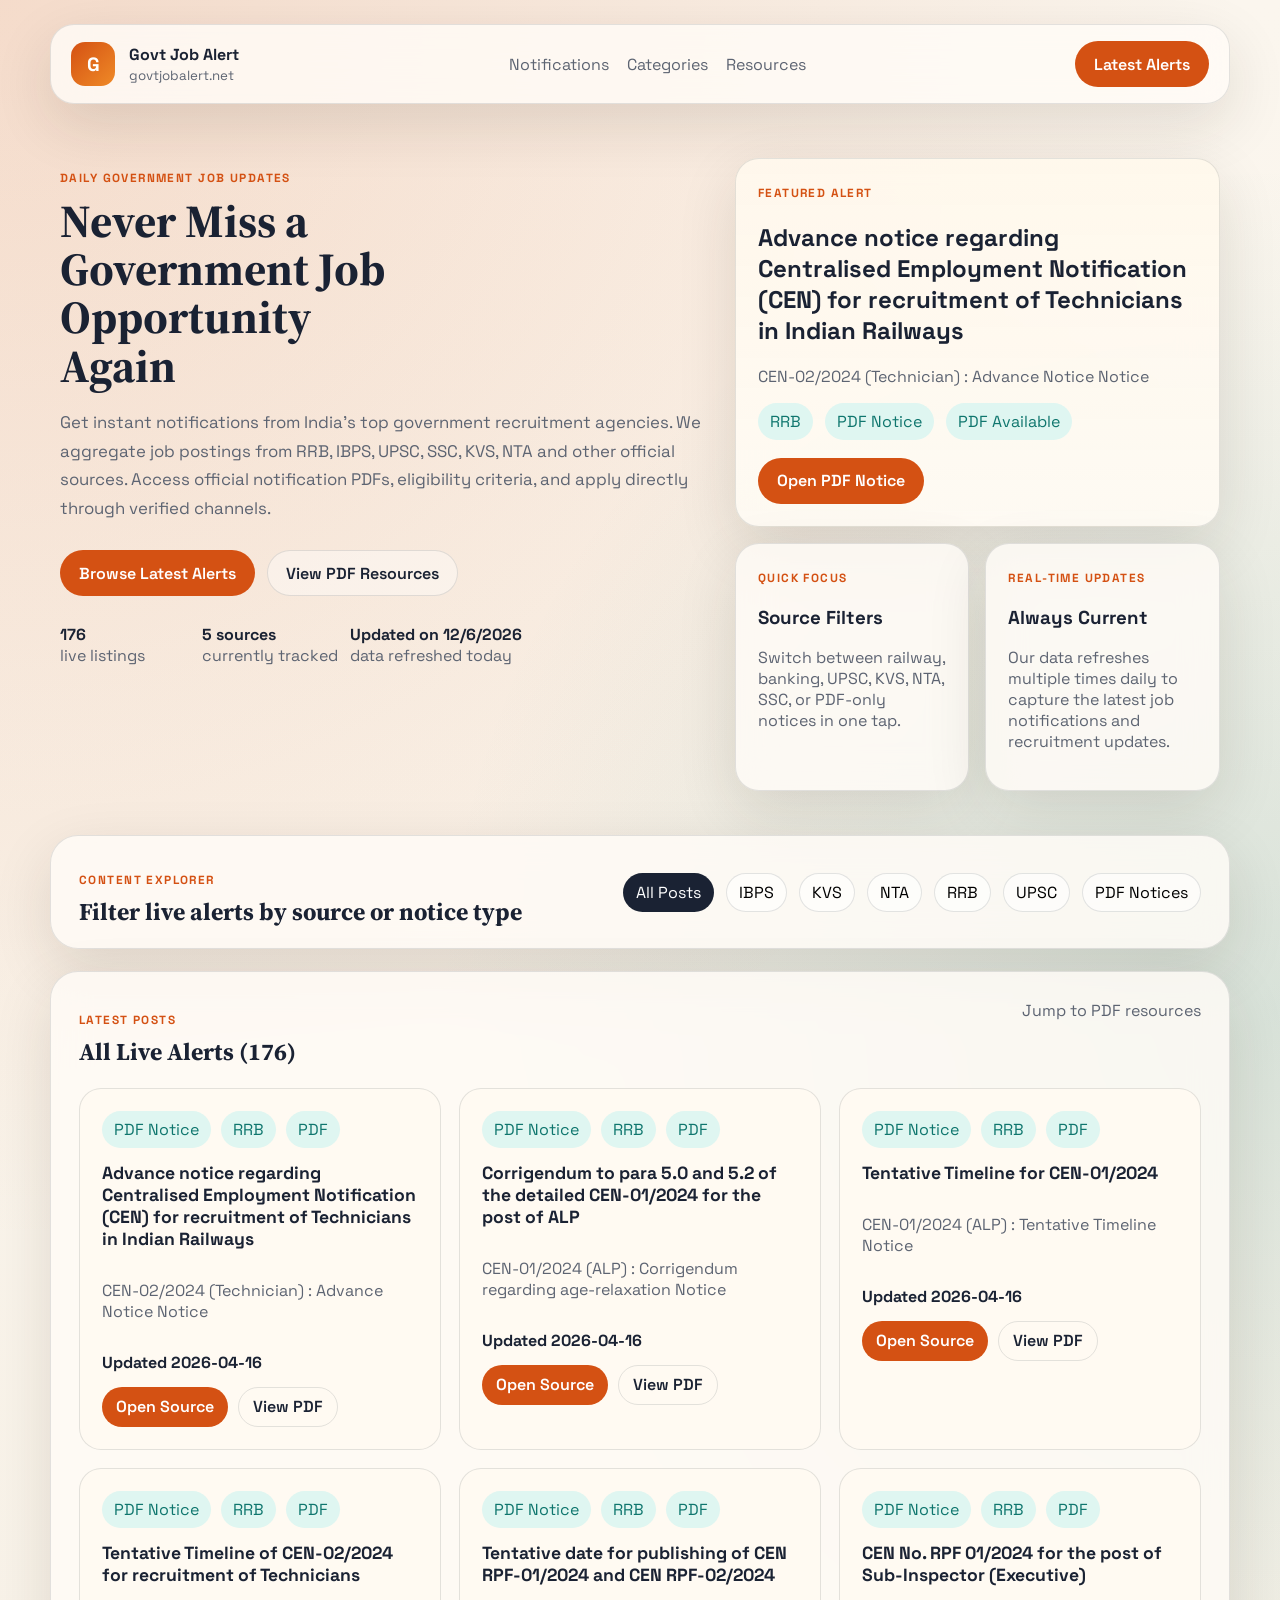
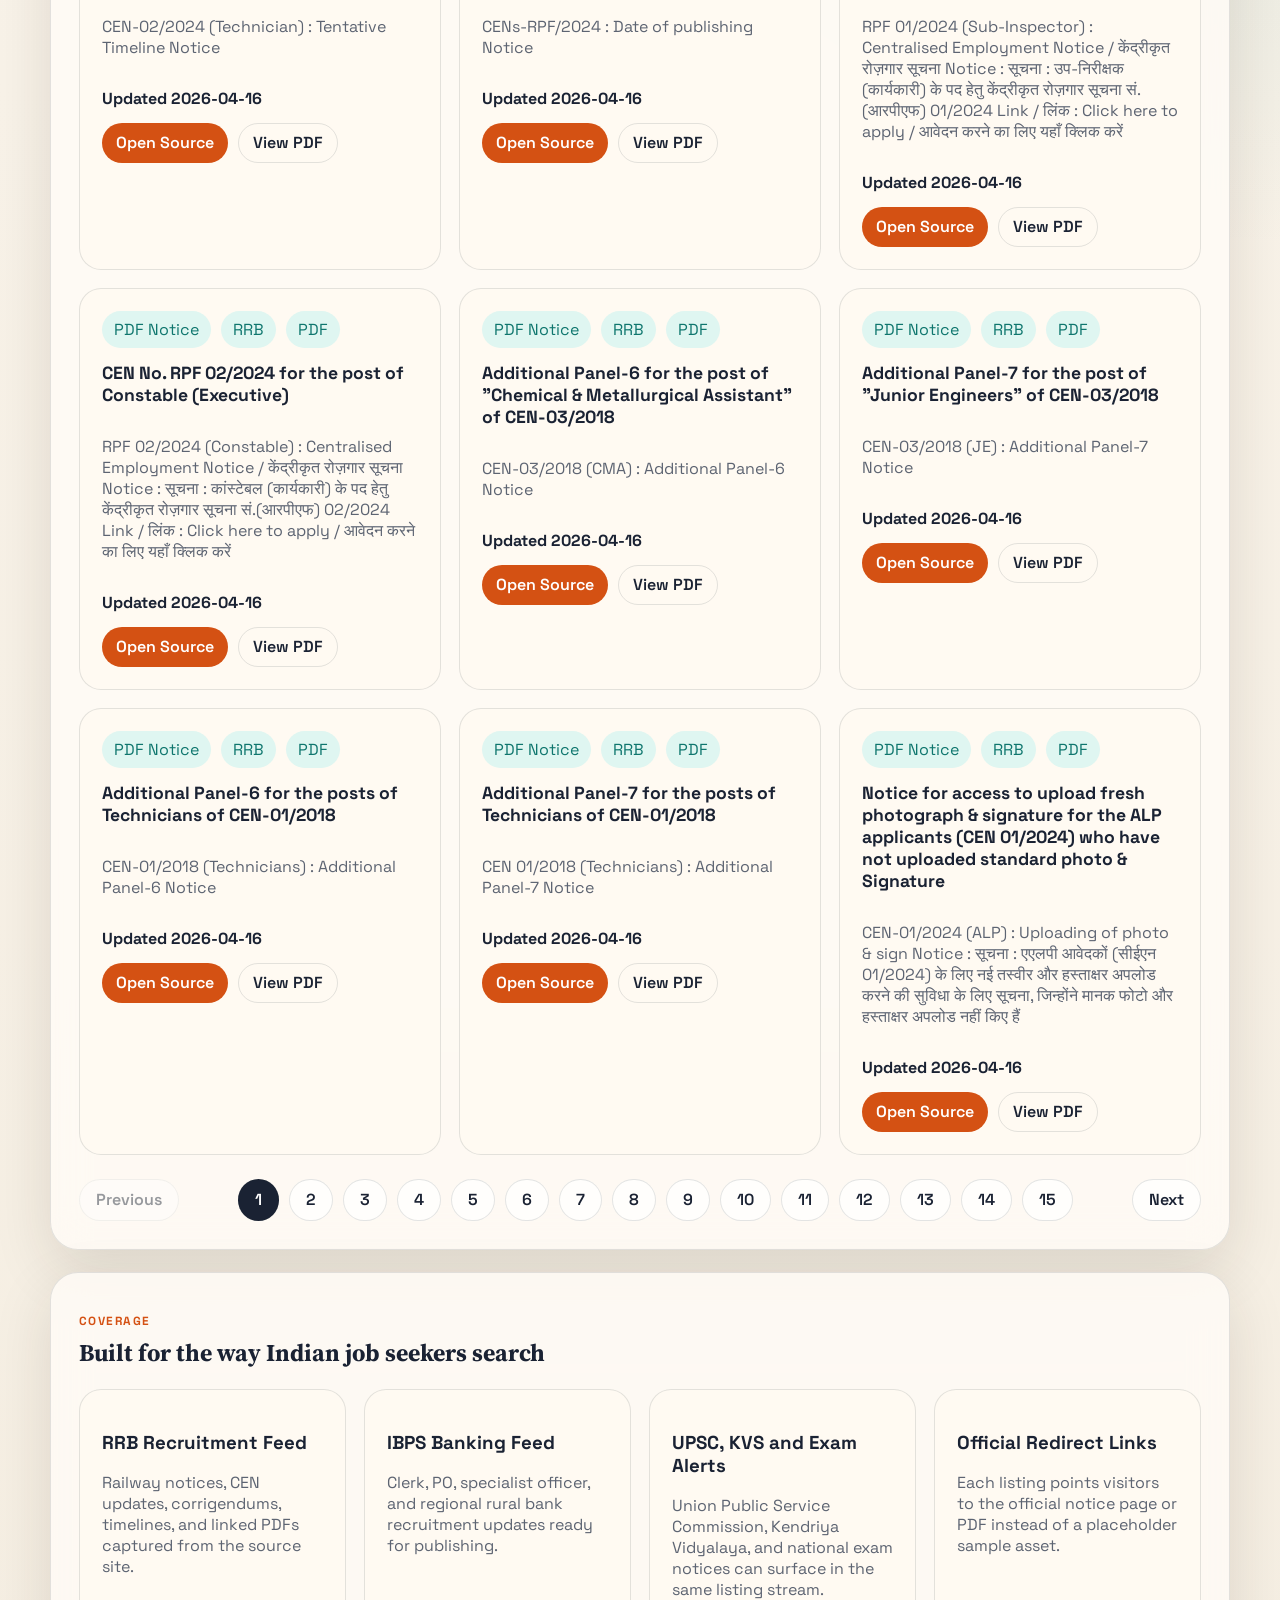
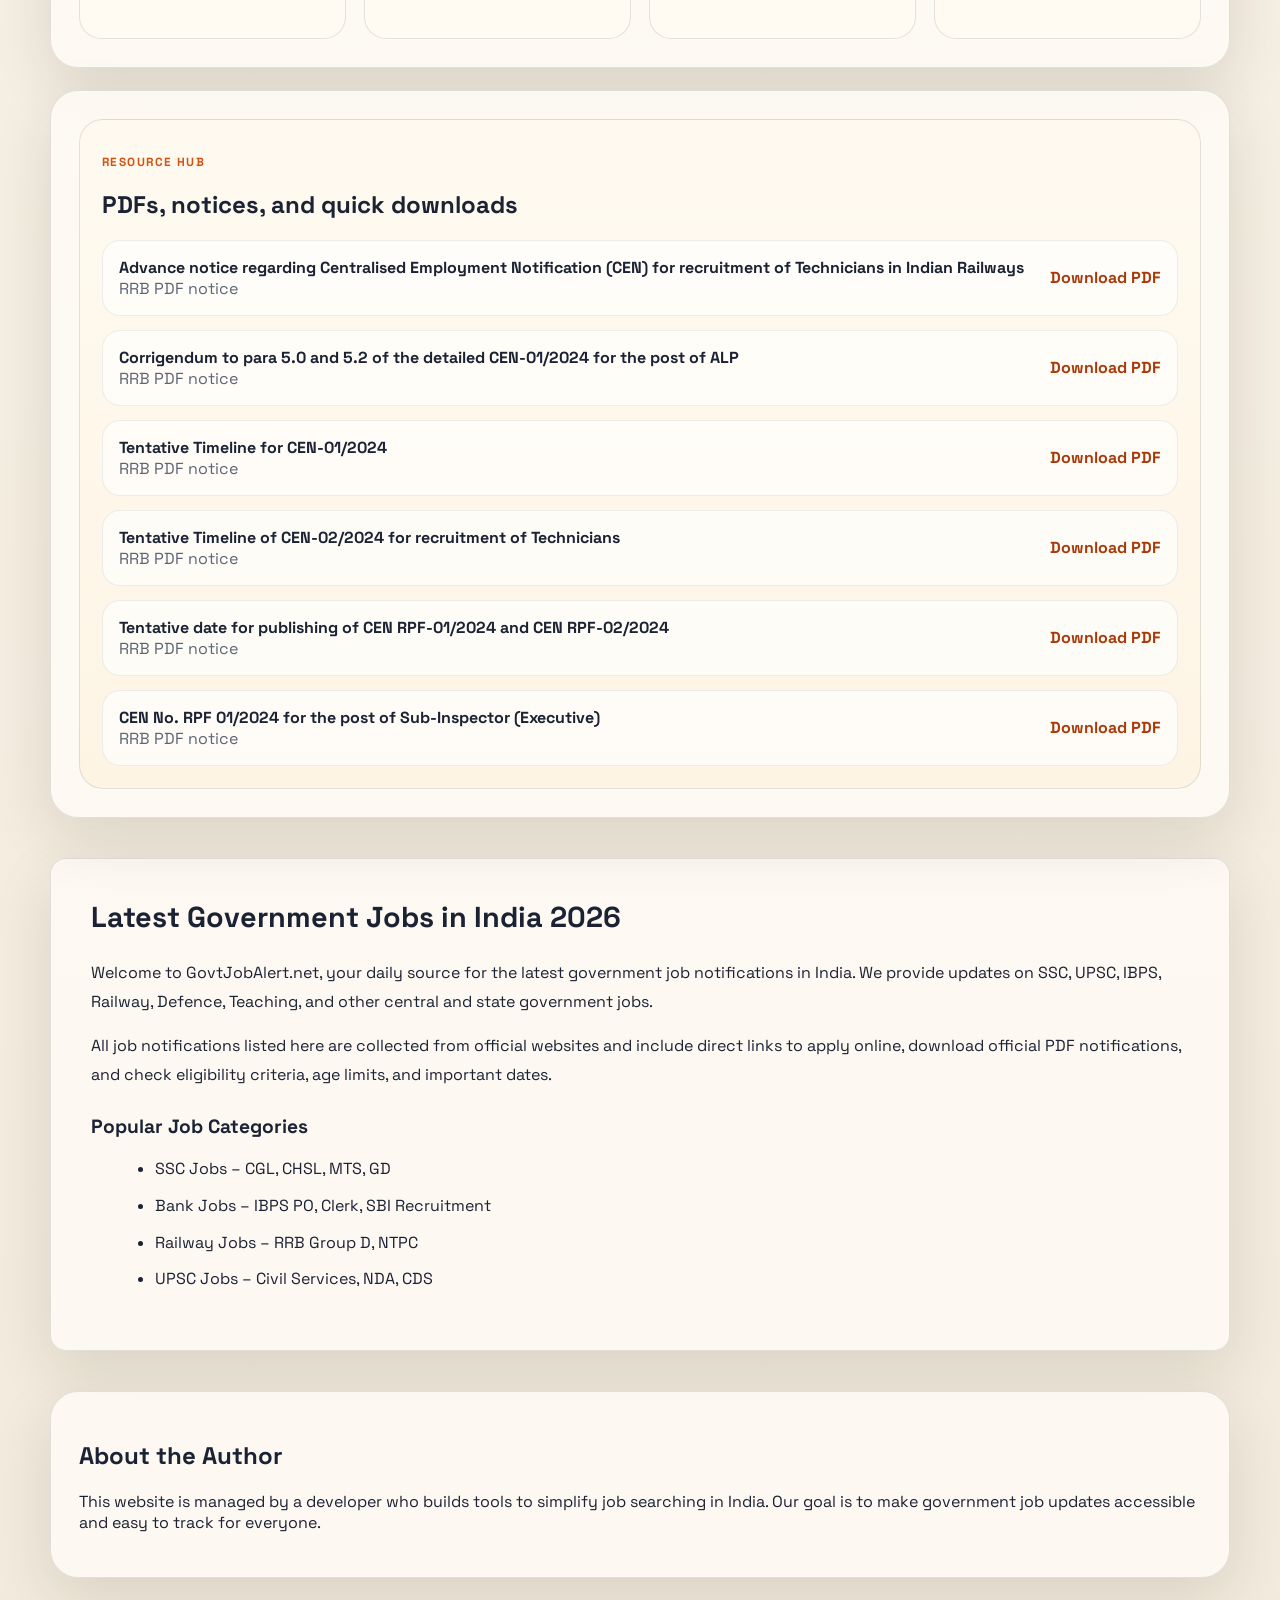
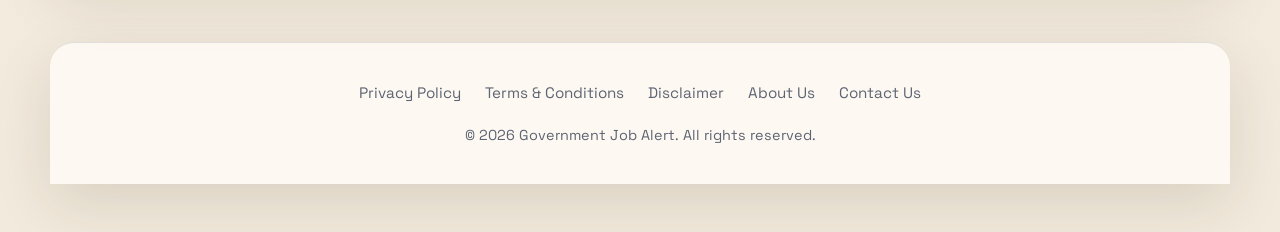
==== commit 82966a2c: "new page added" ====
--- a/index.html
+++ b/index.html
@@ -8,6 +8,7 @@
     name="description"
     content="Live government job alert website powered by your scraper, with official recruitment updates, PDF notices, and source-wise filtering."
   >
+  <meta name="robots" content="index, follow">
   <link rel="preconnect" href="https://fonts.googleapis.com">
   <link rel="preconnect" href="https://fonts.gstatic.com" crossorigin>
   <link href="https://fonts.googleapis.com/css2?family=Space+Grotesk:wght@400;500;700&family=Source+Serif+4:wght@500;700&display=swap" rel="stylesheet">
@@ -153,6 +154,35 @@
           </ul>
         </aside>
       </section>
+
+      <section class="content-block">
+        <h2>Latest Government Jobs in India 2026</h2>
+        <p>
+          Welcome to GovtJobAlert.net, your daily source for the latest government job notifications in India.
+          We provide updates on SSC, UPSC, IBPS, Railway, Defence, Teaching, and other central and state government jobs.
+        </p>
+
+        <p>
+          All job notifications listed here are collected from official websites and include direct links to apply online,
+          download official PDF notifications, and check eligibility criteria, age limits, and important dates.
+        </p>
+
+        <h3>Popular Job Categories</h3>
+        <ul>
+          <li>SSC Jobs – CGL, CHSL, MTS, GD</li>
+          <li>Bank Jobs – IBPS PO, Clerk, SBI Recruitment</li>
+          <li>Railway Jobs – RRB Group D, NTPC</li>
+          <li>UPSC Jobs – Civil Services, NDA, CDS</li>
+        </ul>
+      </section>
+
+      <section class="content-section author-section">
+        <h2>About the Author</h2>
+        <p>
+          This website is managed by a developer who builds tools to simplify job searching in India.
+          Our goal is to make government job updates accessible and easy to track for everyone.
+        </p>
+      </section>
     </main>
 
     <footer class="site-footer">
--- a/styles.css
+++ b/styles.css
@@ -700,6 +700,47 @@
   border-bottom-color: var(--brand-dark);
 }
 
+/* Content Block Styles */
+.content-block {
+  padding: 40px;
+  margin: 40px 0;
+  background: var(--surface);
+  border: 1px solid var(--line);
+  border-radius: 16px;
+  box-shadow: var(--shadow);
+}
+
+.content-block h2 {
+  margin-top: 0;
+  margin-bottom: 24px;
+  font-size: 1.8rem;
+  color: var(--text);
+}
+
+.content-block h3 {
+  margin-top: 24px;
+  margin-bottom: 16px;
+  font-size: 1.2rem;
+  color: var(--text);
+}
+
+.content-block p {
+  margin-bottom: 16px;
+  color: var(--text);
+  line-height: 1.8;
+}
+
+.content-block ul {
+  margin-left: 24px;
+  margin-bottom: 16px;
+  color: var(--text);
+  line-height: 1.8;
+}
+
+.content-block li {
+  margin-bottom: 8px;
+}
+
 @media (max-width: 680px) {
   .site-footer {
     padding: 24px 18px;
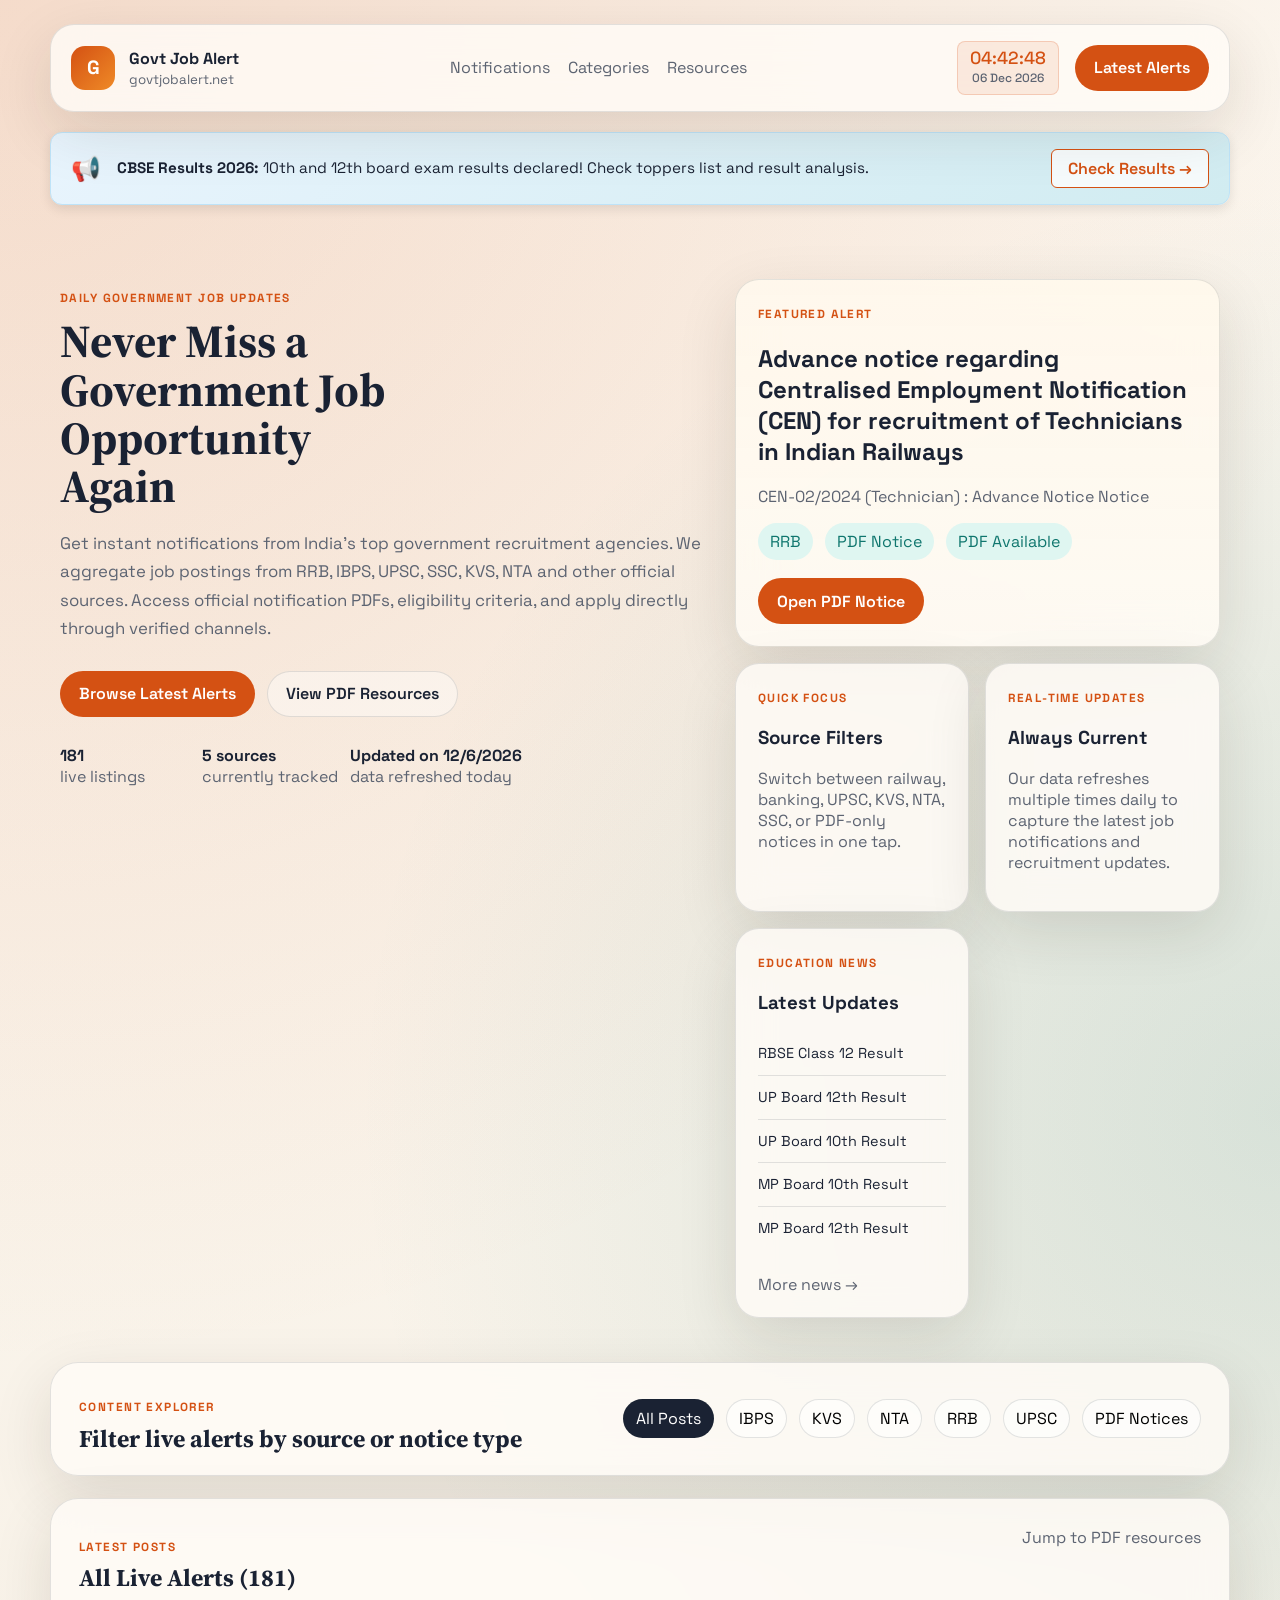
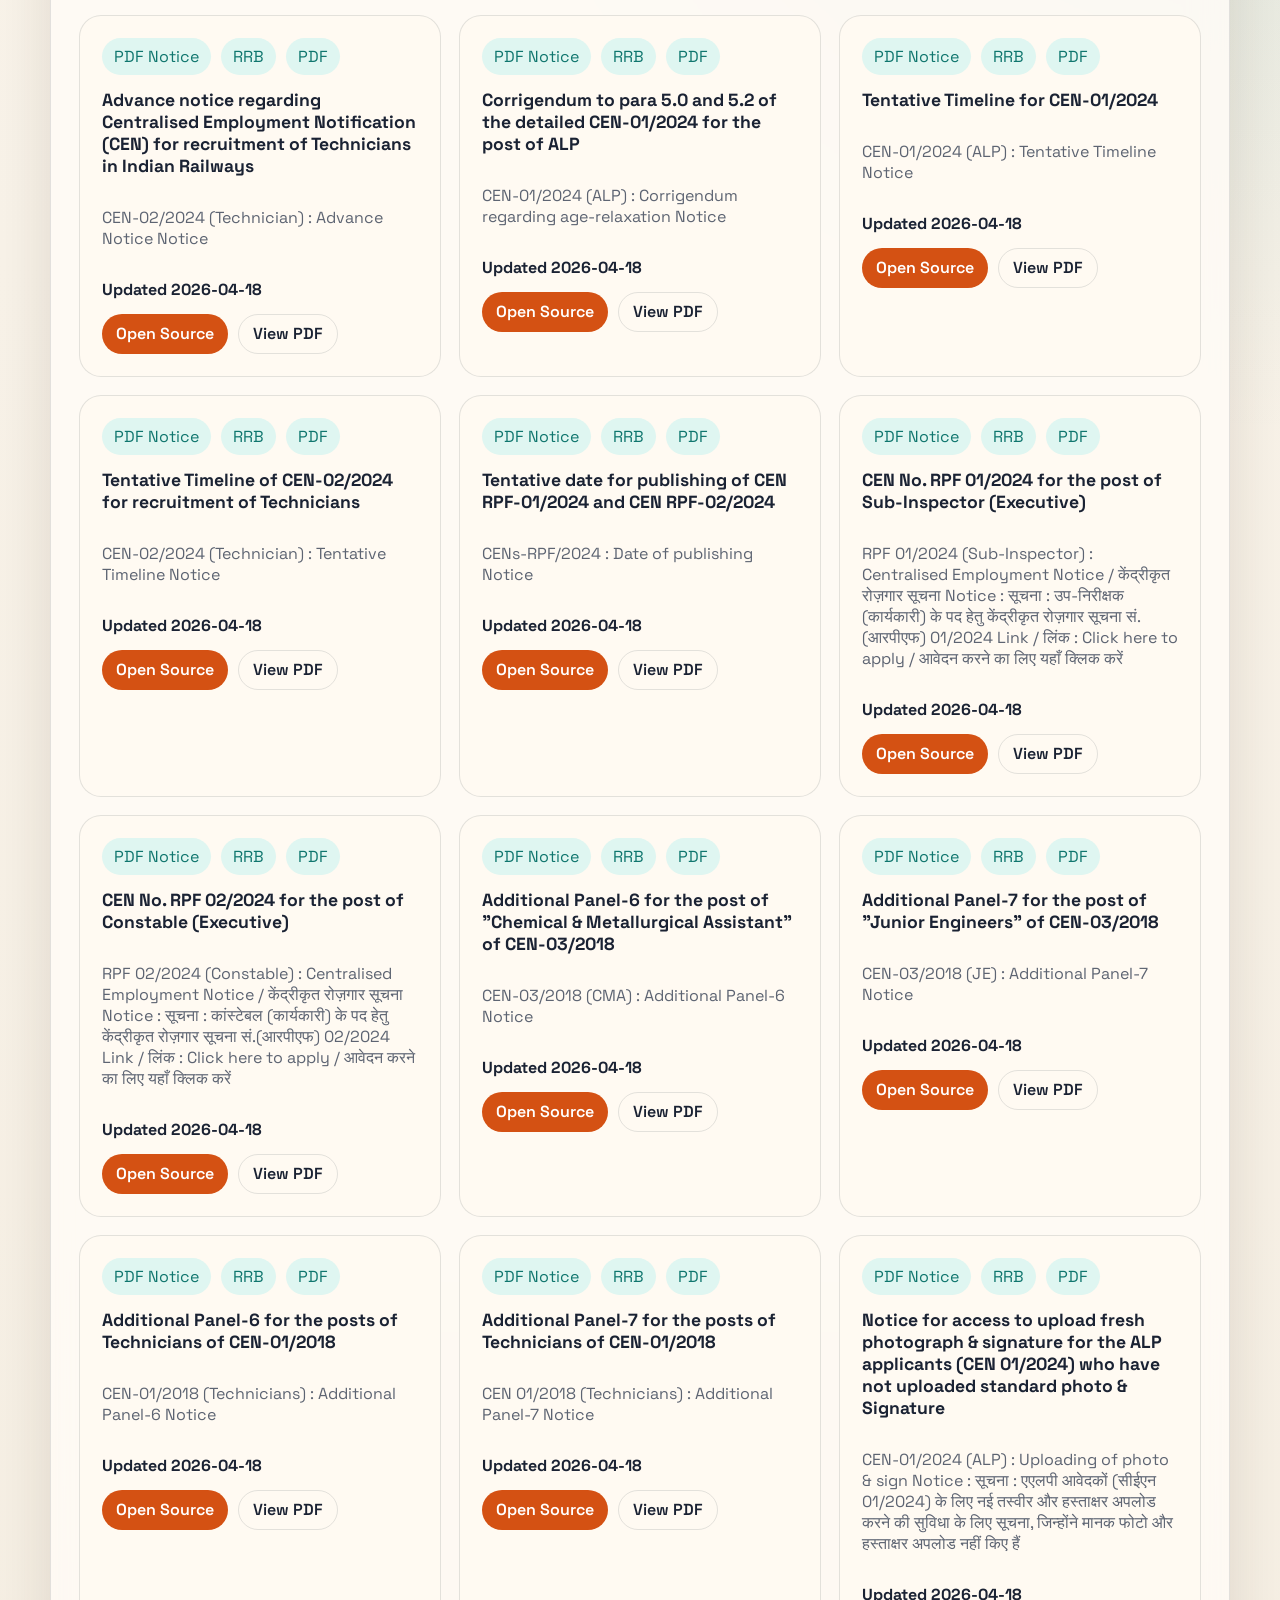
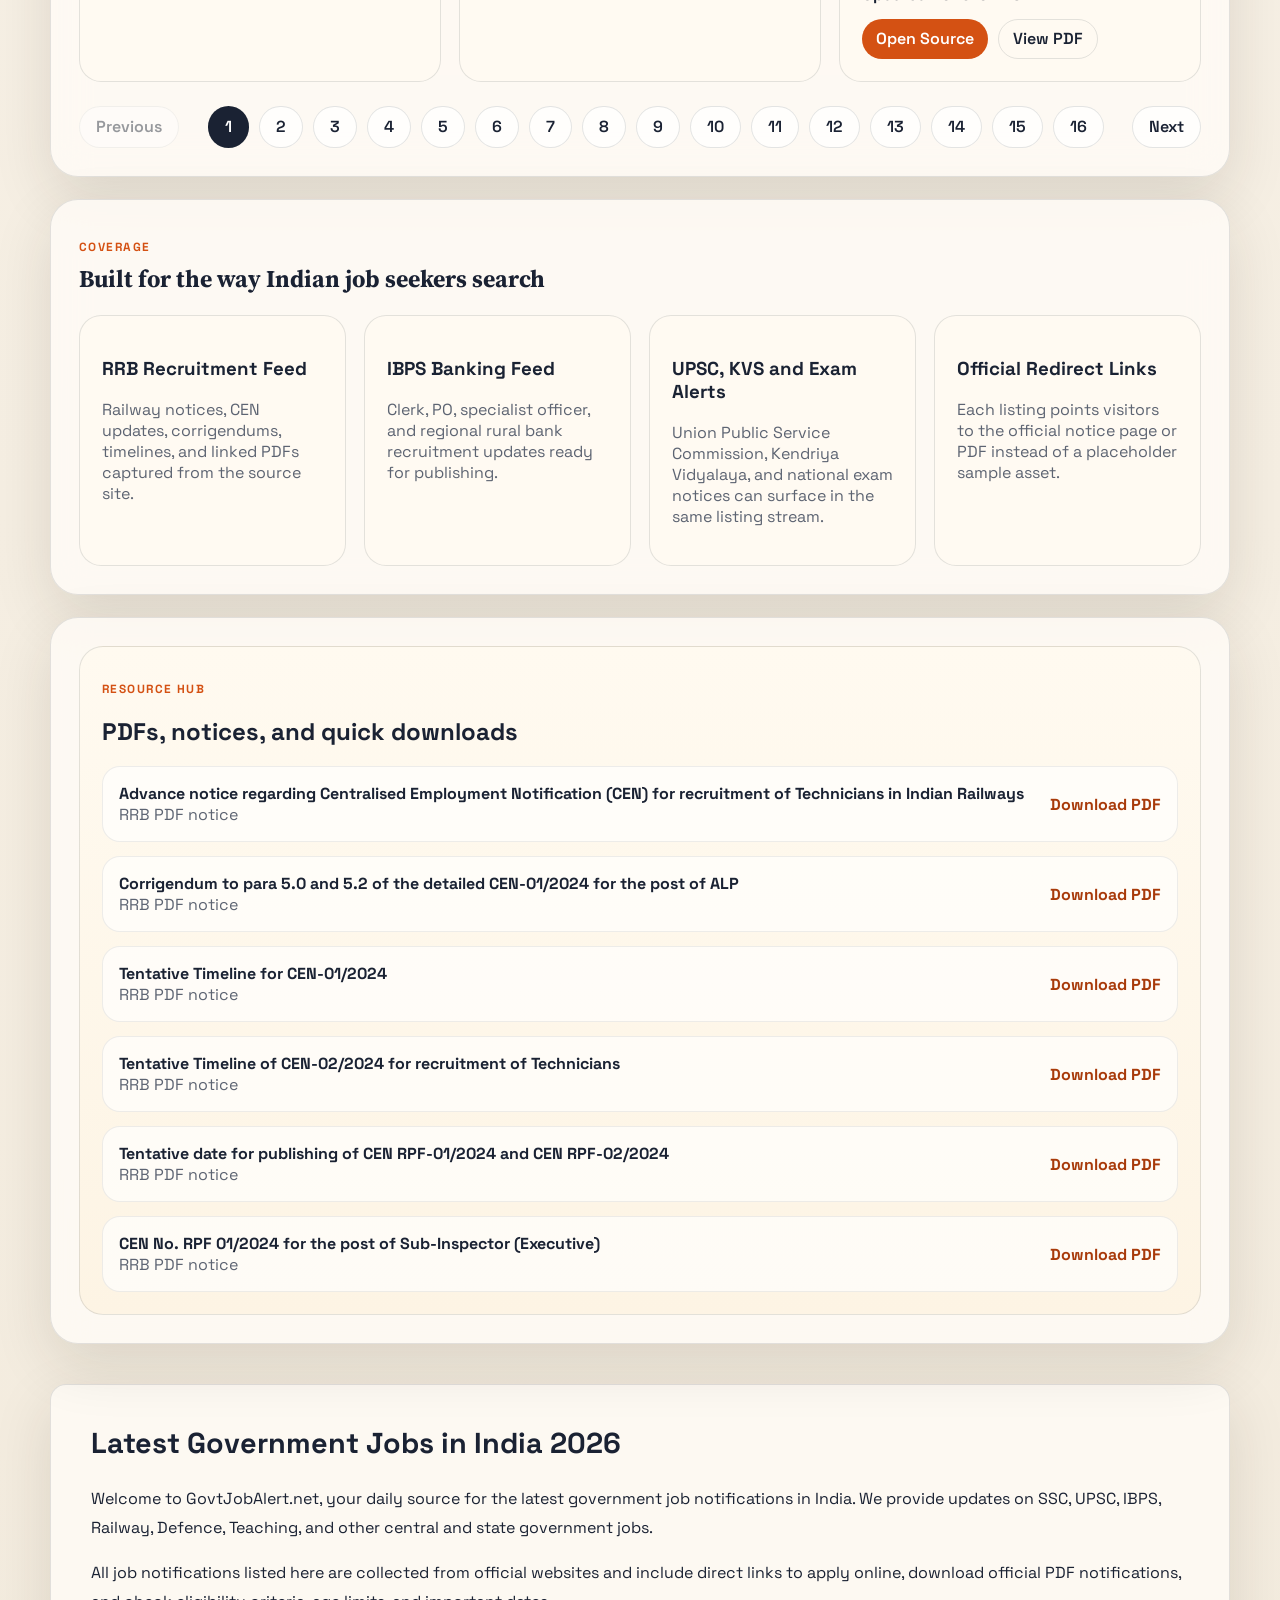
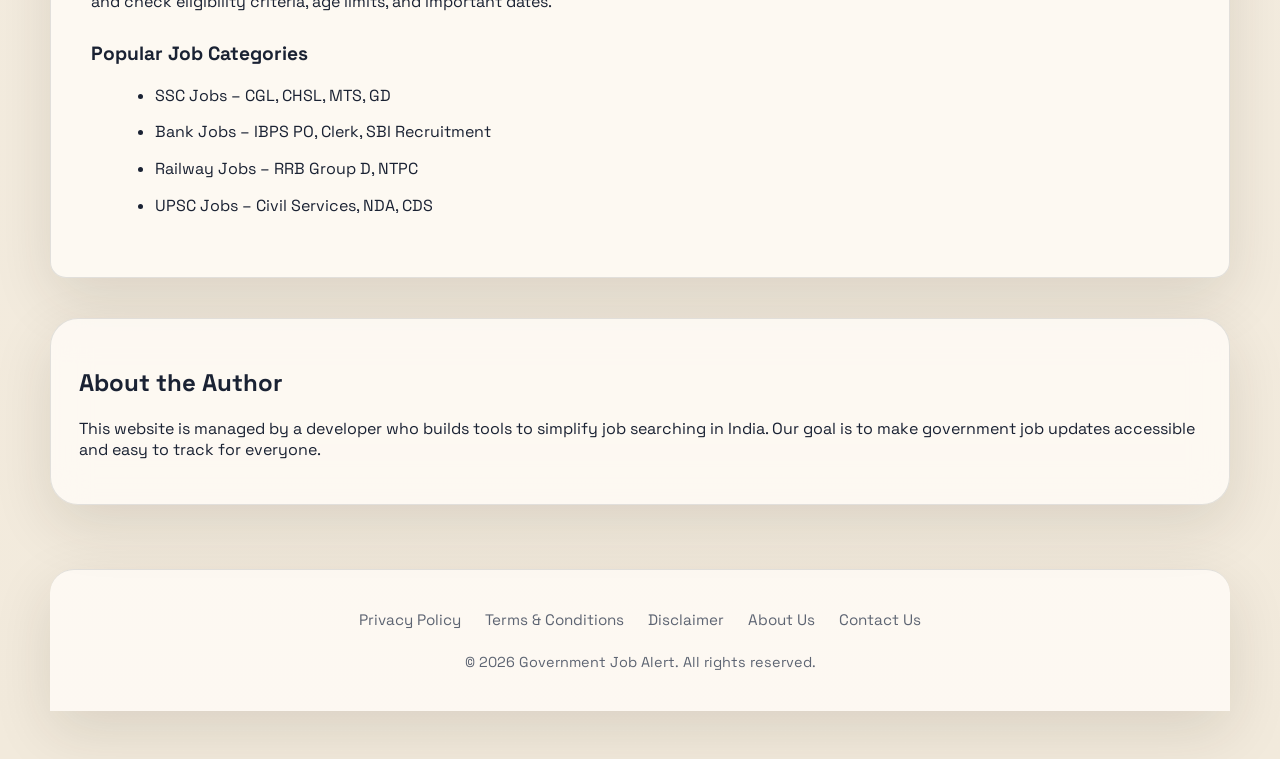
==== commit beb7d614: "date changed" ====
--- a/index.html
+++ b/index.html
@@ -32,8 +32,24 @@
         <a href="#resources">Resources</a>
       </nav>
 
-      <a class="nav-cta" href="#notifications">Latest Alerts</a>
+      <div class="header-right">
+        <div class="digital-clock" id="digitalClock">
+          <span class="clock-time">--:--:--</span>
+          <span class="clock-date">Loading...</span>
+        </div>
+        <a class="nav-cta" href="#notifications">Latest Alerts</a>
+      </div>
     </header>
+
+    <section class="news-banner">
+      <div class="news-content">
+        <div class="news-icon">📢</div>
+        <div class="news-text">
+          <strong>CBSE Results 2026:</strong> 10th and 12th board exam results declared! Check toppers list and result analysis.
+        </div>
+        <a href="https://cbseresults.nic.in/" class="news-link" target="_blank" rel="noopener">Check Results →</a>
+      </div>
+    </section>
 
     <main id="home">
       <section class="hero">
@@ -80,6 +96,14 @@
               <h3>Always Current</h3>
               <p>Our data refreshes multiple times daily to capture the latest job notifications and recruitment updates.</p>
             </div>
+            <div class="panel-card panel-news">
+              <span class="panel-label">Education News</span>
+              <h3>Latest Updates</h3>
+              <ul class="news-list" id="newsList">
+                <li>Loading education news...</li>
+              </ul>
+              <a class="text-link" href="https://timesofindia.indiatimes.com/education/news" target="_blank">More news →</a>
+            </div>
           </div>
         </aside>
       </section>
--- a/styles.css
+++ b/styles.css
@@ -60,6 +60,37 @@
   box-shadow: var(--shadow);
 }
 
+.header-right {
+  display: flex;
+  align-items: center;
+  gap: 16px;
+}
+
+.digital-clock {
+  display: flex;
+  flex-direction: column;
+  align-items: center;
+  font-family: "Space Grotesk", monospace;
+  font-weight: 500;
+  color: var(--text);
+  background: rgba(212, 81, 19, 0.1);
+  padding: 8px 12px;
+  border-radius: 8px;
+  border: 1px solid rgba(212, 81, 19, 0.2);
+}
+
+.clock-time {
+  font-size: 1.1rem;
+  line-height: 1;
+  color: var(--brand);
+}
+
+.clock-date {
+  font-size: 0.75rem;
+  color: var(--muted);
+  margin-top: 2px;
+}
+
 .brand {
   display: flex;
   align-items: center;
@@ -120,6 +151,52 @@
 .button-secondary {
   border-color: var(--line);
   background: rgba(255, 255, 255, 0.4);
+}
+
+.news-banner {
+  margin: 20px 0;
+  background: linear-gradient(135deg, #e8f4fd 0%, #d1ecf1 100%);
+  border: 1px solid #bee3f8;
+  border-radius: 12px;
+  padding: 16px 20px;
+  box-shadow: 0 4px 12px rgba(0, 0, 0, 0.1);
+}
+
+.news-content {
+  display: flex;
+  align-items: center;
+  gap: 16px;
+  flex-wrap: wrap;
+}
+
+.news-icon {
+  font-size: 1.5rem;
+  flex-shrink: 0;
+}
+
+.news-text {
+  flex: 1;
+  font-size: 0.95rem;
+  color: var(--text);
+  line-height: 1.4;
+}
+
+.news-link {
+  color: var(--brand);
+  font-weight: 600;
+  text-decoration: none;
+  padding: 8px 16px;
+  border: 1px solid var(--brand);
+  border-radius: 6px;
+  background: rgba(255, 255, 255, 0.8);
+  transition: all 0.2s ease;
+  flex-shrink: 0;
+}
+
+.news-link:hover {
+  background: var(--brand);
+  color: white;
+  text-decoration: none;
 }
 
 .hero {
@@ -245,8 +322,41 @@
 
 .panel-grid {
   display: grid;
-  grid-template-columns: 1fr 1fr;
+  grid-template-columns: repeat(auto-fit, minmax(200px, 1fr));
   gap: 16px;
+}
+
+.news-list {
+  list-style: none;
+  padding: 0;
+  margin: 12px 0;
+}
+
+.news-list li {
+  padding: 8px 0;
+  border-bottom: 1px solid var(--line);
+  font-size: 0.9rem;
+  line-height: 1.3;
+}
+
+.news-list li:last-child {
+  border-bottom: none;
+}
+
+.news-list a {
+  color: var(--text);
+  text-decoration: none;
+  display: block;
+  padding: 4px 0;
+}
+
+.news-list a:hover {
+  color: var(--brand);
+}
+
+.panel-news .text-link {
+  margin-top: 12px;
+  display: inline-block;
 }
 
 .pill,
@@ -537,6 +647,16 @@
   .nav {
     width: 100%;
   }
+
+  .header-right {
+    margin-top: 12px;
+    width: 100%;
+    justify-content: space-between;
+  }
+
+  .digital-clock {
+    order: -1;
+  }
 }
 
 @media (max-width: 680px) {
@@ -569,6 +689,29 @@
   .resource-list li {
     align-items: flex-start;
     flex-direction: column;
+  }
+
+  .news-content {
+    flex-direction: column;
+    align-items: flex-start;
+    gap: 12px;
+  }
+
+  .news-link {
+    align-self: stretch;
+    text-align: center;
+  }
+
+  .digital-clock {
+    padding: 6px 10px;
+  }
+
+  .clock-time {
+    font-size: 1rem;
+  }
+
+  .clock-date {
+    font-size: 0.7rem;
   }
 }
 
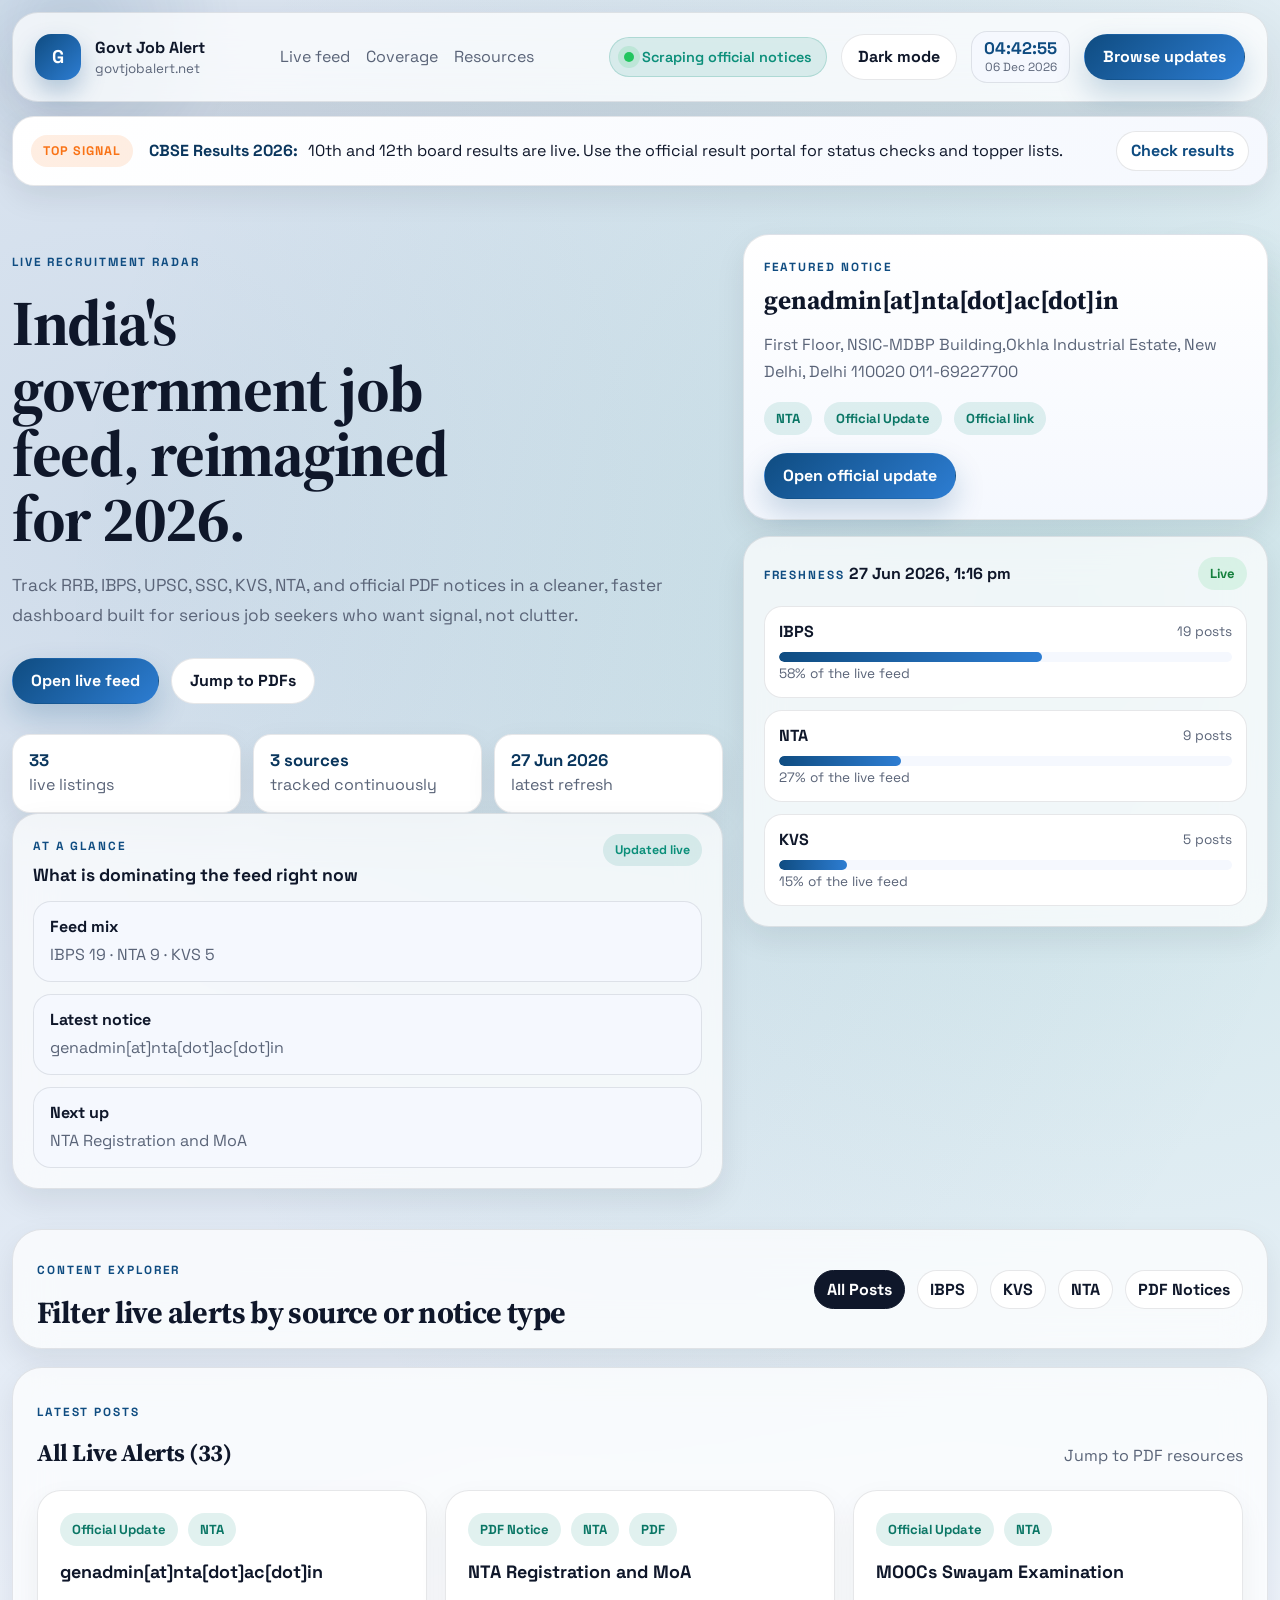
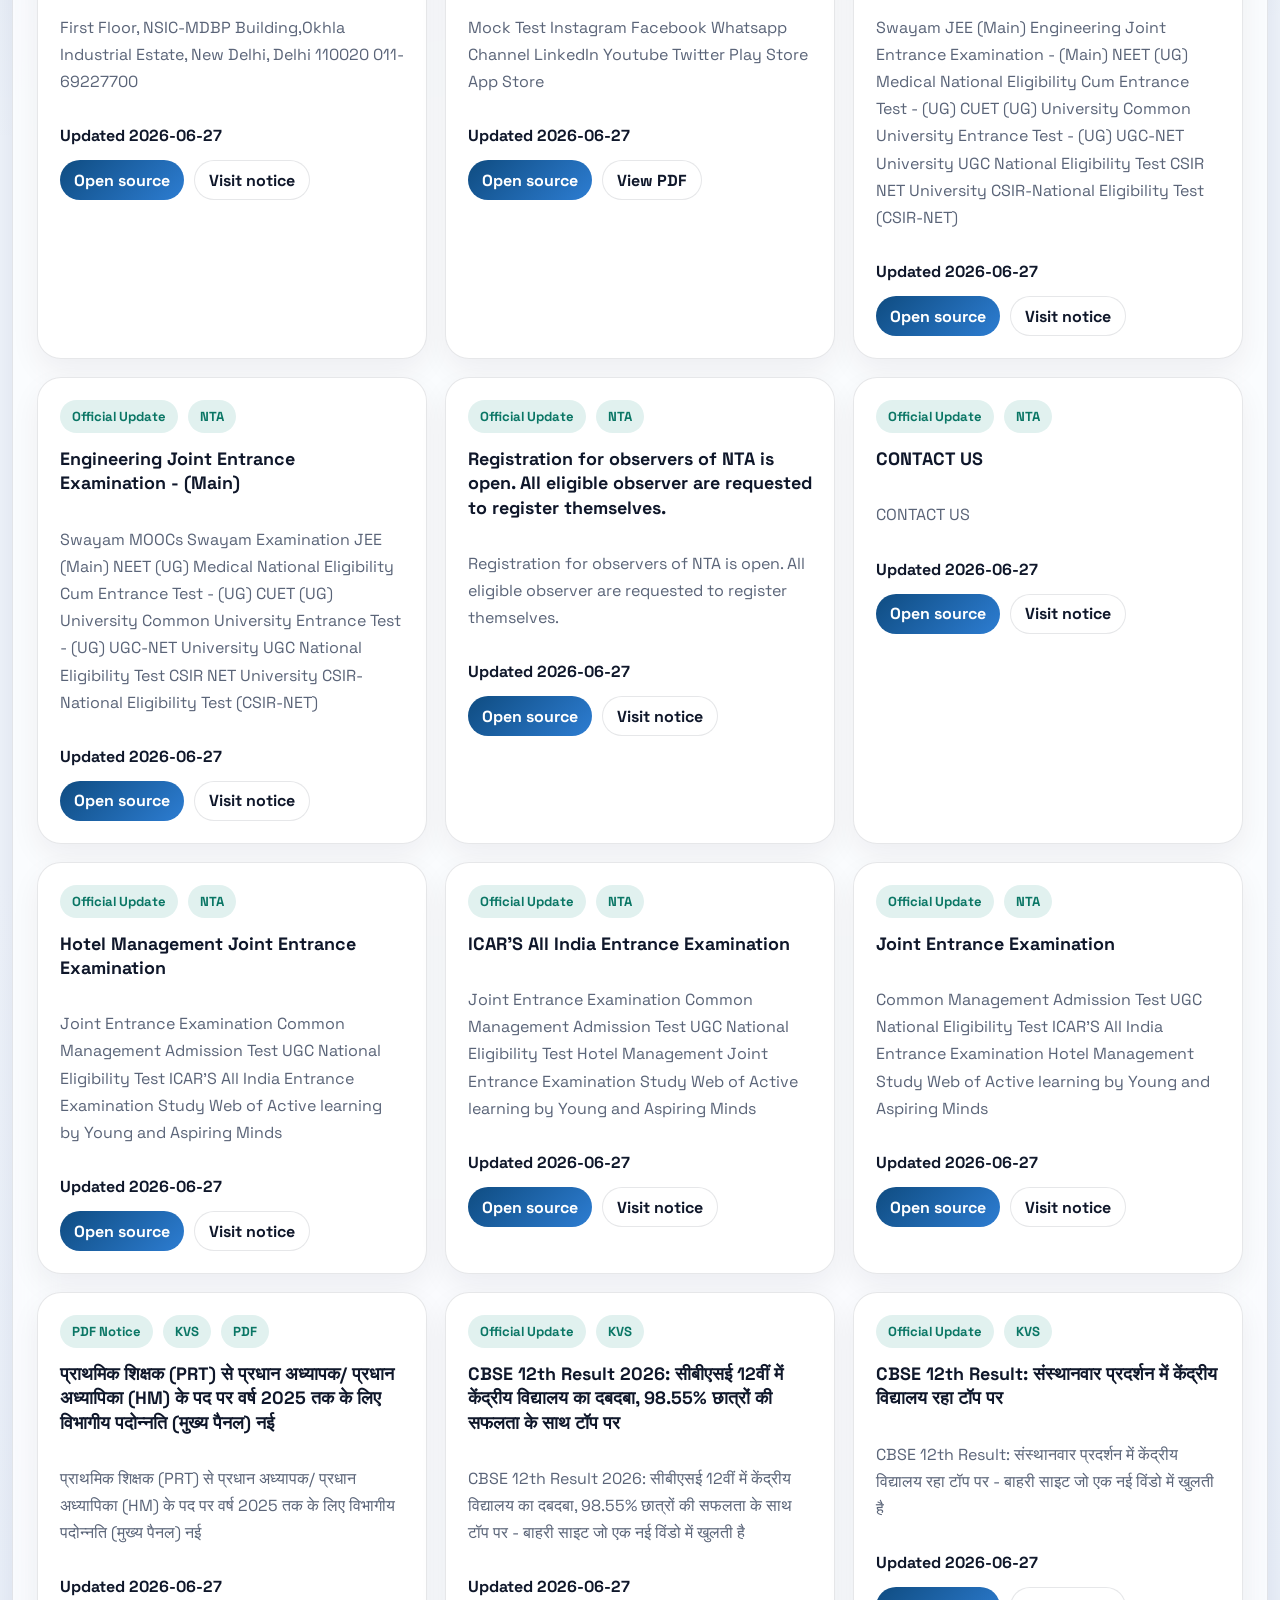
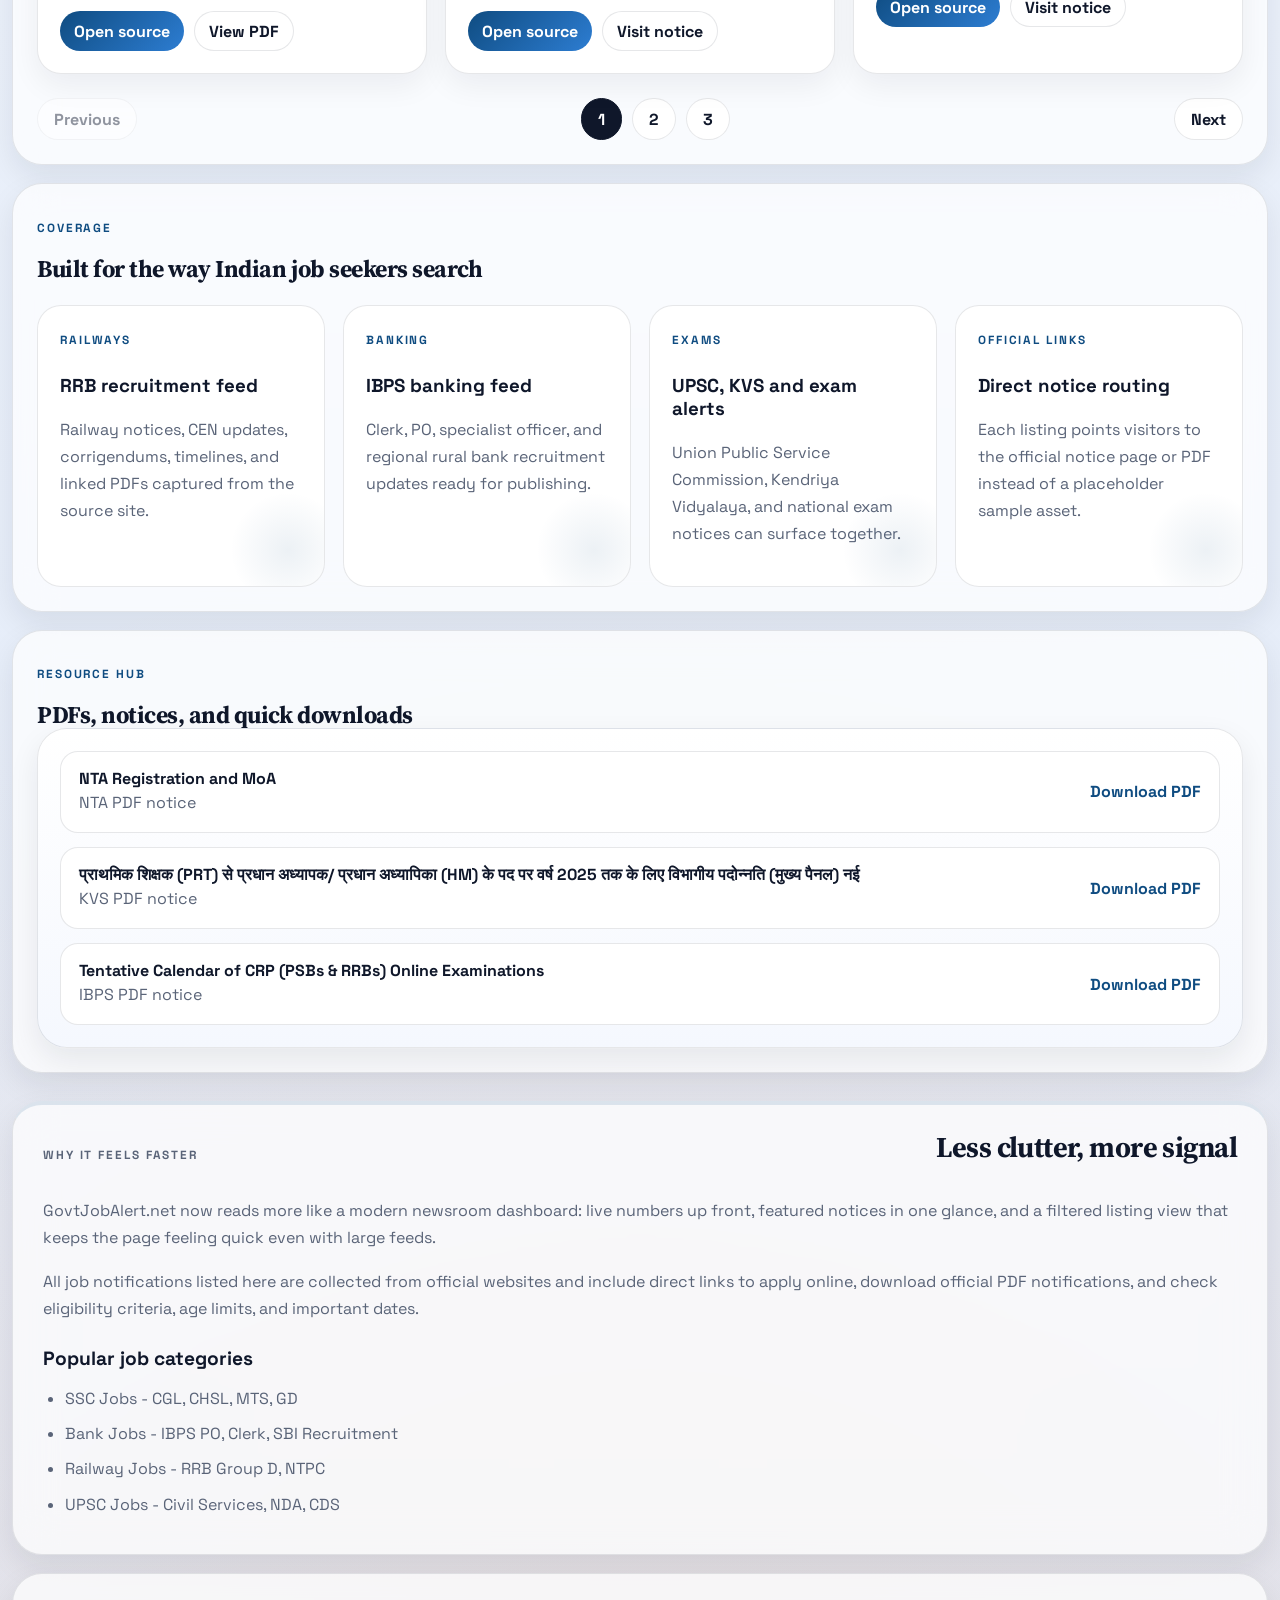
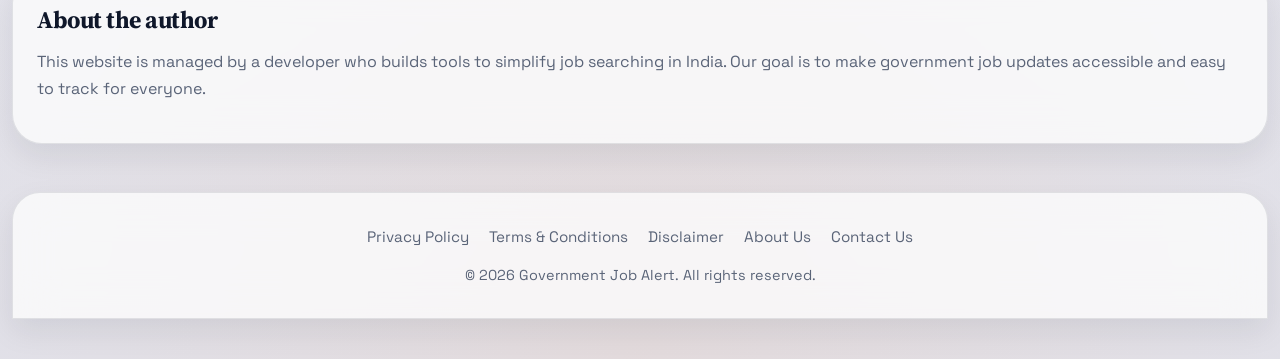
==== commit a09aaa7c: "Upgrade Website" ====
--- a/index.html
+++ b/index.html
@@ -9,6 +9,19 @@
     content="Live government job alert website powered by your scraper, with official recruitment updates, PDF notices, and source-wise filtering."
   >
   <meta name="robots" content="index, follow">
+  <meta name="theme-color" content="#08111f">
+  <script>
+    (function () {
+      try {
+        const storedTheme = localStorage.getItem("theme-preference");
+        const prefersDark = window.matchMedia && window.matchMedia("(prefers-color-scheme: dark)").matches;
+        const theme = storedTheme || (prefersDark ? "dark" : "light");
+        document.documentElement.dataset.theme = theme;
+      } catch (error) {
+        document.documentElement.dataset.theme = "light";
+      }
+    })();
+  </script>
   <link rel="preconnect" href="https://fonts.googleapis.com">
   <link rel="preconnect" href="https://fonts.gstatic.com" crossorigin>
   <link href="https://fonts.googleapis.com/css2?family=Space+Grotesk:wght@400;500;700&family=Source+Serif+4:wght@500;700&display=swap" rel="stylesheet">
@@ -16,9 +29,11 @@
   <script async src="https://pagead2.googlesyndication.com/pagead/js/adsbygoogle.js?client=ca-pub-2729196747281772" crossorigin="anonymous"></script>
 </head>
 <body>
+  <div class="ambient ambient-one"></div>
+  <div class="ambient ambient-two"></div>
   <div class="site-shell">
     <header class="topbar">
-      <a class="brand" href="#home">
+      <a class="brand" href="#home" aria-label="Govt Job Alert home">
         <span class="brand-mark">G</span>
         <span>
           <strong>Govt Job Alert</strong>
@@ -26,91 +41,114 @@
         </span>
       </a>
 
-      <nav class="nav">
-        <a href="#notifications">Notifications</a>
-        <a href="#categories">Categories</a>
+      <nav class="nav" aria-label="Primary">
+        <a href="#notifications">Live feed</a>
+        <a href="#categories">Coverage</a>
         <a href="#resources">Resources</a>
       </nav>
 
       <div class="header-right">
-        <div class="digital-clock" id="digitalClock">
+        <div class="status-pill">
+          <span class="status-dot"></span>
+          Scraping official notices
+        </div>
+        <button class="theme-toggle" id="themeToggle" type="button" aria-pressed="false">
+          Dark mode
+        </button>
+        <div class="digital-clock" id="digitalClock" aria-label="Current time">
           <span class="clock-time">--:--:--</span>
           <span class="clock-date">Loading...</span>
         </div>
-        <a class="nav-cta" href="#notifications">Latest Alerts</a>
+        <a class="nav-cta" href="#notifications">Browse updates</a>
       </div>
     </header>
 
-    <section class="news-banner">
-      <div class="news-content">
-        <div class="news-icon">📢</div>
-        <div class="news-text">
-          <strong>CBSE Results 2026:</strong> 10th and 12th board exam results declared! Check toppers list and result analysis.
-        </div>
-        <a href="https://cbseresults.nic.in/" class="news-link" target="_blank" rel="noopener">Check Results →</a>
+    <section class="breaking-strip" aria-label="Headlines">
+      <div class="breaking-badge">Top signal</div>
+      <div class="breaking-copy">
+        <strong>CBSE Results 2026:</strong>
+        <span>10th and 12th board results are live. Use the official result portal for status checks and topper lists.</span>
       </div>
+      <a href="https://cbseresults.nic.in/" class="breaking-link" target="_blank" rel="noopener">Check results</a>
     </section>
 
     <main id="home">
       <section class="hero">
         <div class="hero-copy">
-          <p class="eyebrow">Daily Government Job Updates</p>
-          <h1>Never Miss a Government Job Opportunity Again</h1>
+          <p class="eyebrow">Live recruitment radar</p>
+          <h1>India's government job feed, reimagined for 2026.</h1>
           <p class="hero-text">
-            Get instant notifications from India's top government recruitment agencies. We aggregate job 
-            postings from RRB, IBPS, UPSC, SSC, KVS, NTA and other official sources. Access official 
-            notification PDFs, eligibility criteria, and apply directly through verified channels.
+            Track RRB, IBPS, UPSC, SSC, KVS, NTA, and official PDF notices in a cleaner, faster dashboard
+            built for serious job seekers who want signal, not clutter.
           </p>
 
           <div class="hero-actions">
-            <a class="button button-primary" href="#notifications">Browse Latest Alerts</a>
-            <a class="button button-secondary" href="#resources">View PDF Resources</a>
+            <a class="button button-primary" href="#notifications">Open live feed</a>
+            <a class="button button-secondary" href="#resources">Jump to PDFs</a>
           </div>
 
           <ul class="hero-stats">
-            <li><strong id="statsTotal">0</strong><span>live listings</span></li>
-            <li><strong id="statsSources">0 sources</strong><span>currently tracked</span></li>
-            <li><strong id="statsUpdated">Checking now</strong><span>data refreshed today</span></li>
+            <li>
+              <strong id="statsTotal">0</strong>
+              <span>live listings</span>
+            </li>
+            <li>
+              <strong id="statsSources">0 sources</strong>
+              <span>tracked continuously</span>
+            </li>
+            <li>
+              <strong id="statsUpdated">Checking now</strong>
+              <span>latest refresh</span>
+            </li>
           </ul>
-        </div>
-
-        <aside class="hero-panel">
+
+          <div class="panel-card hero-snapshot">
+            <div class="snapshot-header">
+              <div>
+                <span class="panel-label">At a glance</span>
+                <h3>What is dominating the feed right now</h3>
+              </div>
+              <span class="snapshot-badge">Updated live</span>
+            </div>
+            <div class="snapshot-grid" id="heroSnapshot">
+              <div class="snapshot-item">
+                <strong>Loading</strong>
+                <span>Top sources and trends will appear here.</span>
+              </div>
+            </div>
+          </div>
+        </div>
+
+        <aside class="hero-panel" aria-label="Featured notices">
           <div class="panel-card panel-highlight">
-            <span class="panel-label">Featured Alert</span>
+            <span class="panel-label">Featured notice</span>
             <h2 id="featuredTitle">Latest Government Recruitment</h2>
-            <p id="featuredDescription">Check the most recent job opening from RRB, IBPS, UPSC, SSC and other major recruitment agencies.</p>
+            <p id="featuredDescription">
+              Check the most recent job opening from RRB, IBPS, UPSC, SSC and other major recruitment agencies.
+            </p>
             <div class="pill-row" id="featuredPills">
               <span class="pill">Refreshing</span>
             </div>
-            <a class="button button-primary featured-action" id="featuredLink" href="#notifications">Browse updates</a>
-          </div>
-
-          <div class="panel-grid">
-            <div class="panel-card">
-              <span class="panel-label">Quick Focus</span>
-              <h3>Source Filters</h3>
-              <p>Switch between railway, banking, UPSC, KVS, NTA, SSC, or PDF-only notices in one tap.</p>
-            </div>
-            <div class="panel-card">
-              <span class="panel-label">Real-Time Updates</span>
-              <h3>Always Current</h3>
-              <p>Our data refreshes multiple times daily to capture the latest job notifications and recruitment updates.</p>
-            </div>
-            <div class="panel-card panel-news">
-              <span class="panel-label">Education News</span>
-              <h3>Latest Updates</h3>
-              <ul class="news-list" id="newsList">
-                <li>Loading education news...</li>
-              </ul>
-              <a class="text-link" href="https://timesofindia.indiatimes.com/education/news" target="_blank">More news →</a>
-            </div>
-          </div>
+            <a class="button button-primary featured-action" id="featuredLink" href="#notifications">Open update</a>
+          </div>
+
+          <div class="panel-card metric-card">
+            <div class="metric-top">
+              <div>
+                <span class="panel-label">Freshness</span>
+                <strong id="freshnessLabel">Waiting for export</strong>
+              </div>
+              <span class="live-dot">Live</span>
+            </div>
+            <div class="source-insights" id="sourceInsights"></div>
+          </div>
+
         </aside>
       </section>
 
       <section class="search-strip" aria-label="Content filters">
         <div>
-          <p class="section-kicker">Content Explorer</p>
+          <p class="section-kicker">Content explorer</p>
           <h2>Filter live alerts by source or notice type</h2>
         </div>
 
@@ -124,7 +162,7 @@
       <section class="content-section" id="notifications">
         <div class="section-heading">
           <div>
-            <p class="section-kicker">Latest Posts</p>
+            <p class="section-kicker">Latest posts</p>
             <h2 id="listingHeading">Latest Government Job Notifications</h2>
           </div>
           <a class="text-link" href="#resources">Jump to PDF resources</a>
@@ -144,64 +182,78 @@
 
         <div class="category-grid">
           <article class="category-card">
-            <h3>RRB Recruitment Feed</h3>
+            <span class="category-kicker">Railways</span>
+            <h3>RRB recruitment feed</h3>
             <p>Railway notices, CEN updates, corrigendums, timelines, and linked PDFs captured from the source site.</p>
           </article>
           <article class="category-card">
-            <h3>IBPS Banking Feed</h3>
+            <span class="category-kicker">Banking</span>
+            <h3>IBPS banking feed</h3>
             <p>Clerk, PO, specialist officer, and regional rural bank recruitment updates ready for publishing.</p>
           </article>
           <article class="category-card">
-            <h3>UPSC, KVS and Exam Alerts</h3>
-            <p>Union Public Service Commission, Kendriya Vidyalaya, and national exam notices can surface in the same listing stream.</p>
-          </article>
-          <article class="category-card">
-            <h3>Official Redirect Links</h3>
+            <span class="category-kicker">Exams</span>
+            <h3>UPSC, KVS and exam alerts</h3>
+            <p>Union Public Service Commission, Kendriya Vidyalaya, and national exam notices can surface together.</p>
+          </article>
+          <article class="category-card">
+            <span class="category-kicker">Official links</span>
+            <h3>Direct notice routing</h3>
             <p>Each listing points visitors to the official notice page or PDF instead of a placeholder sample asset.</p>
           </article>
         </div>
       </section>
 
       <section class="content-section" id="resources">
+        <div class="section-heading">
+          <div>
+            <p class="section-kicker">Resource hub</p>
+            <h2>PDFs, notices, and quick downloads</h2>
+          </div>
+        </div>
+
         <aside class="resource-panel">
-          <p class="section-kicker">Resource Hub</p>
-          <h2>PDFs, notices, and quick downloads</h2>
-
           <ul class="resource-list" id="resourceList">
             <li>
               <div>
-                <strong>Official PDFs and Documents</strong>
+                <strong>Official PDFs and documents</strong>
                 <span>Download official job notification PDFs, syllabus, exam patterns, and important guidelines.</span>
               </div>
-              <a href="#notifications">View Resources</a>
+              <a href="#notifications">View resources</a>
             </li>
           </ul>
         </aside>
       </section>
 
-      <section class="content-block">
-        <h2>Latest Government Jobs in India 2026</h2>
+      <section class="content-block content-essay">
+        <div class="essay-header">
+          <p class="section-kicker">Why it feels faster</p>
+          <h2>Less clutter, more signal</h2>
+        </div>
+
         <p>
-          Welcome to GovtJobAlert.net, your daily source for the latest government job notifications in India.
-          We provide updates on SSC, UPSC, IBPS, Railway, Defence, Teaching, and other central and state government jobs.
+          GovtJobAlert.net now reads more like a modern newsroom dashboard: live numbers up front, featured
+          notices in one glance, and a filtered listing view that keeps the page feeling quick even with large
+          feeds.
         </p>
 
         <p>
-          All job notifications listed here are collected from official websites and include direct links to apply online,
-          download official PDF notifications, and check eligibility criteria, age limits, and important dates.
+          All job notifications listed here are collected from official websites and include direct links to
+          apply online, download official PDF notifications, and check eligibility criteria, age limits, and
+          important dates.
         </p>
 
-        <h3>Popular Job Categories</h3>
+        <h3>Popular job categories</h3>
         <ul>
-          <li>SSC Jobs – CGL, CHSL, MTS, GD</li>
-          <li>Bank Jobs – IBPS PO, Clerk, SBI Recruitment</li>
-          <li>Railway Jobs – RRB Group D, NTPC</li>
-          <li>UPSC Jobs – Civil Services, NDA, CDS</li>
+          <li>SSC Jobs - CGL, CHSL, MTS, GD</li>
+          <li>Bank Jobs - IBPS PO, Clerk, SBI Recruitment</li>
+          <li>Railway Jobs - RRB Group D, NTPC</li>
+          <li>UPSC Jobs - Civil Services, NDA, CDS</li>
         </ul>
       </section>
 
       <section class="content-section author-section">
-        <h2>About the Author</h2>
+        <h2>About the author</h2>
         <p>
           This website is managed by a developer who builds tools to simplify job searching in India.
           Our goal is to make government job updates accessible and easy to track for everyone.
@@ -213,7 +265,7 @@
       <div class="footer-content">
         <div class="footer-links">
           <a href="privacy-policy.html">Privacy Policy</a>
-          <a href="terms-conditions.html">Terms & Conditions</a>
+          <a href="terms-conditions.html">Terms &amp; Conditions</a>
           <a href="disclaimer.html">Disclaimer</a>
           <a href="about-us.html">About Us</a>
           <a href="contact-us.html">Contact Us</a>
--- a/styles.css
+++ b/styles.css
@@ -1,15 +1,45 @@
 :root {
-  --bg: #f6f1e8;
-  --surface: rgba(255, 252, 247, 0.82);
-  --surface-strong: #fffaf2;
-  --text: #1a2233;
-  --muted: #5d6472;
-  --line: rgba(31, 41, 55, 0.12);
-  --brand: #d45113;
-  --brand-dark: #a83a0a;
-  --accent: #0f766e;
-  --accent-soft: #dff6f1;
-  --shadow: 0 20px 60px rgba(44, 34, 20, 0.12);
+  --bg: #eef3fb;
+  --bg-deep: #dfe8f7;
+  --page-bg: #eef3fb;
+  --page-glow-1: rgba(15, 76, 129, 0.14);
+  --page-glow-2: rgba(12, 143, 122, 0.15);
+  --page-glow-3: rgba(249, 115, 22, 0.12);
+  --surface: rgba(255, 255, 255, 0.72);
+  --surface-strong: #ffffff;
+  --surface-muted: #f5f8fe;
+  --text: #0f172a;
+  --muted: #5a6478;
+  --line: rgba(15, 23, 42, 0.1);
+  --brand: #0f4c81;
+  --brand-dark: #0a365d;
+  --accent: #0c8f7a;
+  --accent-soft: rgba(12, 143, 122, 0.12);
+  --warning: #f97316;
+  --shadow: 0 24px 70px rgba(15, 23, 42, 0.12);
+  --shadow-soft: 0 12px 30px rgba(15, 23, 42, 0.08);
+}
+
+:root[data-theme="dark"] {
+  --bg: #08111f;
+  --bg-deep: #050b14;
+  --page-bg: #08111f;
+  --page-glow-1: rgba(118, 169, 255, 0.18);
+  --page-glow-2: rgba(77, 212, 198, 0.12);
+  --page-glow-3: rgba(249, 115, 22, 0.1);
+  --surface: rgba(12, 20, 35, 0.72);
+  --surface-strong: #0d1728;
+  --surface-muted: #111b2d;
+  --text: #e6edf9;
+  --muted: #9bacbf;
+  --line: rgba(148, 163, 184, 0.18);
+  --brand: #76a9ff;
+  --brand-dark: #a9c8ff;
+  --accent: #4dd4c6;
+  --accent-soft: rgba(77, 212, 198, 0.14);
+  --warning: #f59e0b;
+  --shadow: 0 24px 70px rgba(1, 6, 18, 0.42);
+  --shadow-soft: 0 12px 28px rgba(1, 6, 18, 0.34);
 }
 
 * {
@@ -25,9 +55,10 @@
   color: var(--text);
   font-family: "Space Grotesk", sans-serif;
   background:
-    radial-gradient(circle at top left, rgba(212, 81, 19, 0.16), transparent 24%),
-    radial-gradient(circle at right 20%, rgba(15, 118, 110, 0.14), transparent 20%),
-    linear-gradient(180deg, #fbf6ee 0%, #f2eadc 100%);
+    radial-gradient(circle at 10% 10%, var(--page-glow-1), transparent 26%),
+    radial-gradient(circle at 85% 12%, var(--page-glow-2), transparent 22%),
+    radial-gradient(circle at 50% 100%, var(--page-glow-3), transparent 28%),
+    linear-gradient(180deg, var(--page-bg) 0%, var(--bg) 48%, var(--bg-deep) 100%);
 }
 
 a {
@@ -35,17 +66,58 @@
   text-decoration: none;
 }
 
+a:hover {
+  text-decoration: none;
+}
+
+img {
+  max-width: 100%;
+  display: block;
+}
+
+.ambient {
+  position: fixed;
+  inset: auto;
+  pointer-events: none;
+  filter: blur(16px);
+  opacity: 0.55;
+  z-index: 0;
+}
+
+.ambient-one {
+  top: -140px;
+  left: -100px;
+  width: 340px;
+  height: 340px;
+  border-radius: 50%;
+  background: radial-gradient(circle, rgba(15, 76, 129, 0.26), transparent 68%);
+}
+
+.ambient-two {
+  right: -80px;
+  top: 220px;
+  width: 280px;
+  height: 280px;
+  border-radius: 50%;
+  background: radial-gradient(circle, rgba(12, 143, 122, 0.2), transparent 68%);
+}
+
 .site-shell {
-  width: min(1180px, calc(100% - 32px));
-  margin: 24px auto 48px;
+  position: relative;
+  z-index: 1;
+  width: min(1260px, calc(100% - 24px));
+  margin: 12px auto 40px;
 }
 
 .topbar,
-.hero-panel .panel-card,
+.breaking-strip,
+.panel-card,
 .search-strip,
 .content-section,
-.submit-card {
-  backdrop-filter: blur(18px);
+.content-block,
+.resource-panel,
+.site-footer {
+  backdrop-filter: blur(20px);
 }
 
 .topbar {
@@ -53,42 +125,11 @@
   align-items: center;
   justify-content: space-between;
   gap: 20px;
-  padding: 16px 20px;
+  padding: 18px 22px;
   background: var(--surface);
   border: 1px solid var(--line);
-  border-radius: 24px;
+  border-radius: 26px;
   box-shadow: var(--shadow);
-}
-
-.header-right {
-  display: flex;
-  align-items: center;
-  gap: 16px;
-}
-
-.digital-clock {
-  display: flex;
-  flex-direction: column;
-  align-items: center;
-  font-family: "Space Grotesk", monospace;
-  font-weight: 500;
-  color: var(--text);
-  background: rgba(212, 81, 19, 0.1);
-  padding: 8px 12px;
-  border-radius: 8px;
-  border: 1px solid rgba(212, 81, 19, 0.2);
-}
-
-.clock-time {
-  font-size: 1.1rem;
-  line-height: 1;
-  color: var(--brand);
-}
-
-.clock-date {
-  font-size: 0.75rem;
-  color: var(--muted);
-  margin-top: 2px;
 }
 
 .brand {
@@ -100,13 +141,14 @@
 .brand-mark {
   display: grid;
   place-items: center;
-  width: 44px;
-  height: 44px;
-  border-radius: 14px;
-  background: linear-gradient(135deg, var(--brand), #ef8a27);
-  color: white;
-  font-weight: 700;
-  font-size: 1.2rem;
+  width: 46px;
+  height: 46px;
+  border-radius: 16px;
+  background: linear-gradient(135deg, var(--brand), #2d7dd2);
+  color: #fff;
+  font-weight: 700;
+  font-size: 1.15rem;
+  box-shadow: 0 12px 24px rgba(15, 76, 129, 0.28);
 }
 
 .brand strong,
@@ -121,13 +163,75 @@
 
 .nav {
   display: flex;
-  gap: 18px;
+  align-items: center;
+  gap: 16px;
   flex-wrap: wrap;
 }
 
 .nav a,
-.text-link {
+.text-link,
+.footer-links a {
   color: var(--muted);
+  transition: color 0.2s ease, transform 0.2s ease;
+}
+
+.nav a:hover,
+.text-link:hover,
+.footer-links a:hover {
+  color: var(--brand);
+}
+
+.header-right {
+  display: flex;
+  align-items: center;
+  gap: 14px;
+}
+
+.status-pill {
+  display: inline-flex;
+  align-items: center;
+  gap: 8px;
+  padding: 10px 14px;
+  border-radius: 999px;
+  background: rgba(12, 143, 122, 0.12);
+  border: 1px solid rgba(12, 143, 122, 0.2);
+  color: var(--accent);
+  font-size: 0.9rem;
+  font-weight: 600;
+  white-space: nowrap;
+}
+
+.status-dot,
+.live-dot {
+  width: 10px;
+  height: 10px;
+  border-radius: 50%;
+  background: #22c55e;
+  box-shadow: 0 0 0 6px rgba(34, 197, 94, 0.14);
+}
+
+.digital-clock {
+  display: flex;
+  flex-direction: column;
+  align-items: center;
+  gap: 2px;
+  min-width: 92px;
+  padding: 8px 12px;
+  border-radius: 16px;
+  background: var(--surface-muted);
+  border: 1px solid var(--line);
+}
+
+.clock-time {
+  font-size: 1.05rem;
+  line-height: 1;
+  font-weight: 700;
+  color: var(--brand);
+}
+
+.clock-date {
+  color: var(--muted);
+  font-size: 0.74rem;
 }
 
 .nav-cta,
@@ -139,119 +243,160 @@
   padding: 0 18px;
   border-radius: 999px;
   border: 1px solid transparent;
-  font-weight: 600;
+  font: inherit;
+  font-weight: 700;
+  transition: transform 0.2s ease, box-shadow 0.2s ease, background 0.2s ease, border-color 0.2s ease;
+}
+
+.theme-toggle {
+  display: inline-flex;
+  align-items: center;
+  justify-content: center;
+  min-height: 46px;
+  padding: 0 16px;
+  border-radius: 999px;
+  border: 1px solid var(--line);
+  background: var(--surface-strong);
+  color: var(--text);
+  font: inherit;
+  font-weight: 700;
+  cursor: pointer;
+  transition: transform 0.2s ease, background 0.2s ease, border-color 0.2s ease;
+}
+
+.theme-toggle:hover {
+  transform: translateY(-1px);
+}
+
+.nav-cta:hover,
+.button:hover,
+.breaking-link:hover,
+.listing-actions a:hover,
+.resource-list a:hover {
+  transform: translateY(-1px);
 }
 
 .nav-cta,
 .button-primary {
-  background: var(--brand);
+  background: linear-gradient(135deg, var(--brand), #2d7dd2);
   color: white;
+  box-shadow: 0 14px 30px rgba(15, 76, 129, 0.22);
 }
 
 .button-secondary {
   border-color: var(--line);
-  background: rgba(255, 255, 255, 0.4);
-}
-
-.news-banner {
-  margin: 20px 0;
-  background: linear-gradient(135deg, #e8f4fd 0%, #d1ecf1 100%);
-  border: 1px solid #bee3f8;
-  border-radius: 12px;
-  padding: 16px 20px;
-  box-shadow: 0 4px 12px rgba(0, 0, 0, 0.1);
-}
-
-.news-content {
+  background: var(--surface-strong);
+  color: var(--text);
+}
+
+.breaking-strip {
   display: flex;
   align-items: center;
   gap: 16px;
+  margin: 14px 0 18px;
+  padding: 14px 18px;
+  border-radius: 22px;
+  background: linear-gradient(135deg, var(--surface-strong), var(--surface-muted));
+  border: 1px solid var(--line);
+  box-shadow: var(--shadow-soft);
+}
+
+.breaking-badge {
+  display: inline-flex;
+  align-items: center;
+  min-height: 32px;
+  padding: 0 12px;
+  border-radius: 999px;
+  background: rgba(249, 115, 22, 0.12);
+  color: var(--warning);
+  font-size: 0.78rem;
+  font-weight: 700;
+  letter-spacing: 0.08em;
+  text-transform: uppercase;
+  flex-shrink: 0;
+}
+
+.breaking-copy {
+  flex: 1;
+  display: flex;
+  gap: 10px;
+  align-items: center;
   flex-wrap: wrap;
-}
-
-.news-icon {
-  font-size: 1.5rem;
-  flex-shrink: 0;
-}
-
-.news-text {
-  flex: 1;
-  font-size: 0.95rem;
   color: var(--text);
-  line-height: 1.4;
-}
-
-.news-link {
+  line-height: 1.5;
+}
+
+.breaking-copy strong {
+  color: var(--brand-dark);
+}
+
+.breaking-link {
+  display: inline-flex;
+  align-items: center;
+  justify-content: center;
+  min-height: 40px;
+  padding: 0 14px;
+  border-radius: 999px;
+  background: var(--surface-strong);
+  border: 1px solid var(--line);
   color: var(--brand);
-  font-weight: 600;
-  text-decoration: none;
-  padding: 8px 16px;
-  border: 1px solid var(--brand);
-  border-radius: 6px;
-  background: rgba(255, 255, 255, 0.8);
-  transition: all 0.2s ease;
-  flex-shrink: 0;
-}
-
-.news-link:hover {
-  background: var(--brand);
-  color: white;
-  text-decoration: none;
+  font-weight: 700;
+  white-space: nowrap;
 }
 
 .hero {
   display: grid;
-  grid-template-columns: 1.2fr 0.9fr;
-  gap: 28px;
-  padding: 54px 10px 26px;
+  grid-template-columns: minmax(0, 1.15fr) minmax(340px, 0.85fr);
+  gap: 20px;
+  padding: 30px 0 18px;
+  align-items: start;
+}
+
+.hero-copy {
+  padding: 8px 0;
+  min-width: 0;
 }
 
 .eyebrow,
 .section-kicker,
 .panel-label,
-.mini-tag {
+.category-kicker {
+  display: inline-block;
   text-transform: uppercase;
-  letter-spacing: 0.12em;
+  letter-spacing: 0.16em;
   font-size: 0.74rem;
   font-weight: 700;
 }
 
 .eyebrow,
 .section-kicker,
-.panel-label {
+.panel-label,
+.category-kicker {
   color: var(--brand);
 }
 
 .hero h1,
 .search-strip h2,
 .section-heading h2,
-.split-layout h2,
-.submit-section h2 {
+.content-block h2,
+.author-section h2 {
   margin: 10px 0 0;
   font-family: "Source Serif 4", serif;
-  line-height: 1.05;
+  line-height: 1.02;
+  letter-spacing: -0.02em;
 }
 
 .hero h1 {
-  font-size: clamp(2rem, 3.6vw, 3.2rem);
   max-width: 14ch;
+  font-size: clamp(2.9rem, 5vw, 5rem);
 }
 
 .hero-text {
-  max-width: 60ch;
+  max-width: 70ch;
   margin: 18px 0 0;
   color: var(--muted);
-  font-size: 1.05rem;
-  line-height: 1.7;
-}
-
-.hero-ad {
-  margin-top: 22px;
-  padding: 14px;
-  min-height: 120px;
-  border-radius: 20px;
-  border: 1px dashed var(--line);
-  background: rgba(255, 255, 255, 0.38);
+  font-size: 1.08rem;
+  line-height: 1.75;
 }
 
 .hero-actions,
@@ -263,33 +408,37 @@
   flex-wrap: wrap;
 }
 
-#dynamicFilters {
-  display: contents;
-}
-
 .hero-actions {
   margin-top: 28px;
 }
 
-.featured-action {
-  margin-top: 18px;
-}
-
 .hero-stats {
+  list-style: none;
   padding: 0;
-  margin: 28px 0 0;
-  list-style: none;
+  margin: 30px 0 0;
 }
 
 .hero-stats li {
-  min-width: 130px;
+  flex: 1 1 170px;
+  min-width: 0;
+  padding: 14px 16px;
+  background: var(--surface-strong);
+  border: 1px solid var(--line);
+  border-radius: 18px;
+  box-shadow: var(--shadow-soft);
 }
 
 .hero-stats strong,
 .stack-card h3,
 .category-card h3,
-.resource-list strong {
+.resource-list strong,
+.source-card strong {
   display: block;
+}
+
+.hero-stats strong {
+  font-size: 1.05rem;
+  color: var(--brand-dark);
 }
 
 .hero-stats span,
@@ -298,9 +447,11 @@
 .resource-list span,
 .listing-card p,
 .panel-card p,
-.submit-card label,
-.feature-list {
+.content-block p,
+.content-block li,
+.author-section p {
   color: var(--muted);
+  line-height: 1.7;
 }
 
 .hero-panel {
@@ -308,77 +459,189 @@
   gap: 16px;
 }
 
+.hero-snapshot {
+  display: grid;
+  gap: 16px;
+}
+
+.snapshot-header {
+  display: flex;
+  align-items: flex-start;
+  justify-content: space-between;
+  gap: 14px;
+}
+
+.snapshot-header h3 {
+  margin: 8px 0 0;
+  font-size: 1.1rem;
+  line-height: 1.3;
+}
+
+.snapshot-badge {
+  display: inline-flex;
+  align-items: center;
+  min-height: 32px;
+  padding: 0 12px;
+  border-radius: 999px;
+  background: var(--accent-soft);
+  color: var(--accent);
+  font-size: 0.78rem;
+  font-weight: 700;
+  white-space: nowrap;
+}
+
+.snapshot-grid {
+  display: grid;
+  gap: 12px;
+}
+
+.snapshot-item {
+  padding: 14px 16px;
+  border-radius: 18px;
+  background: var(--surface-muted);
+  border: 1px solid var(--line);
+}
+
+.snapshot-item strong {
+  display: block;
+  font-size: 1rem;
+}
+
+.snapshot-item span {
+  display: block;
+  margin-top: 6px;
+  color: var(--muted);
+  line-height: 1.5;
+}
+
 .panel-card {
-  padding: 22px;
-  border-radius: 24px;
+  padding: 20px;
+  border-radius: 26px;
   background: var(--surface);
   border: 1px solid var(--line);
-  box-shadow: var(--shadow);
+  box-shadow: var(--shadow-soft);
 }
 
 .panel-highlight {
-  background: linear-gradient(180deg, rgba(255, 248, 236, 0.95), rgba(255, 251, 244, 0.9));
-}
-
-.panel-grid {
+  background:
+    linear-gradient(180deg, var(--surface-strong), var(--surface-muted)),
+    linear-gradient(135deg, rgba(15, 76, 129, 0.05), rgba(12, 143, 122, 0.06));
+}
+
+.panel-card h2,
+.panel-card h3 {
+  margin: 10px 0 0;
+  line-height: 1.15;
+}
+
+.panel-card h2 {
+  font-family: "Source Serif 4", serif;
+  font-size: clamp(1.6rem, 2vw, 2.15rem);
+}
+
+.panel-card h3 {
+  font-size: 1.1rem;
+}
+
+.featured-action {
+  margin-top: 18px;
+}
+
+.metric-card {
   display: grid;
-  grid-template-columns: repeat(auto-fit, minmax(200px, 1fr));
   gap: 16px;
 }
 
-.news-list {
-  list-style: none;
-  padding: 0;
-  margin: 12px 0;
-}
-
-.news-list li {
-  padding: 8px 0;
-  border-bottom: 1px solid var(--line);
-  font-size: 0.9rem;
-  line-height: 1.3;
-}
-
-.news-list li:last-child {
-  border-bottom: none;
-}
-
-.news-list a {
-  color: var(--text);
-  text-decoration: none;
+.metric-top {
+  display: flex;
+  align-items: center;
+  justify-content: space-between;
+  gap: 12px;
+}
+
+.live-dot {
+  display: inline-flex;
+  align-items: center;
+  gap: 8px;
+  width: auto;
+  height: auto;
+  padding: 8px 12px;
+  border-radius: 999px;
+  background: rgba(34, 197, 94, 0.12);
+  color: #15803d;
+  font-size: 0.82rem;
+  font-weight: 700;
+  box-shadow: none;
+}
+
+.source-insights {
+  display: grid;
+  gap: 12px;
+}
+
+.source-card {
+  padding: 14px;
+  border-radius: 18px;
+  background: var(--surface-strong);
+  border: 1px solid var(--line);
+}
+
+.source-card-top {
+  display: flex;
+  align-items: center;
+  justify-content: space-between;
+  gap: 12px;
+  margin-bottom: 10px;
+}
+
+.source-card-top span,
+.source-card small {
+  color: var(--muted);
+  font-size: 0.85rem;
+}
+
+.source-meter {
+  width: 100%;
+  height: 10px;
+  border-radius: 999px;
+  background: var(--surface-muted);
+  overflow: hidden;
+}
+
+.source-meter span {
   display: block;
-  padding: 4px 0;
-}
-
-.news-list a:hover {
-  color: var(--brand);
-}
-
-.panel-news .text-link {
-  margin-top: 12px;
-  display: inline-block;
+  height: 100%;
+  border-radius: inherit;
+  background: linear-gradient(90deg, var(--brand), #2d7dd2);
+}
+
+.source-card-empty {
+  color: var(--muted);
 }
 
 .pill,
 .filter-chip,
-.meta-tag,
-.mini-tag {
+.meta-tag {
   border-radius: 999px;
   padding: 8px 12px;
 }
 
 .pill,
 .meta-tag {
-  background: var(--accent-soft);
-  color: var(--accent);
+  background: rgba(12, 143, 122, 0.12);
+  color: #0a7665;
+  font-size: 0.82rem;
+  font-weight: 700;
 }
 
 .search-strip,
-.content-section {
+.content-section,
+.content-block,
+.resource-panel {
   background: var(--surface);
   border: 1px solid var(--line);
-  border-radius: 28px;
-  box-shadow: var(--shadow);
+  border-radius: 30px;
+  box-shadow: var(--shadow-soft);
 }
 
 .search-strip {
@@ -386,20 +649,36 @@
   align-items: center;
   justify-content: space-between;
   gap: 16px;
-  padding: 24px 28px;
-  margin: 18px 0 22px;
+  padding: 20px 24px;
+  margin: 14px 0 18px;
+}
+
+.search-strip h2 {
+  margin-top: 8px;
+  font-size: clamp(1.7rem, 2.4vw, 2.35rem);
+}
+
+.filter-group {
+  justify-content: flex-end;
+}
+
+#dynamicFilters {
+  display: contents;
 }
 
 .filter-chip {
   border: 1px solid var(--line);
-  background: rgba(255, 255, 255, 0.55);
+  background: var(--surface-strong);
   cursor: pointer;
   font: inherit;
+  font-weight: 700;
+  color: var(--text);
 }
 
 .filter-chip.is-active {
   background: var(--text);
   color: white;
+  border-color: var(--text);
 }
 
 .filter-chip.is-disabled {
@@ -408,15 +687,20 @@
 }
 
 .content-section {
-  padding: 28px;
-  margin-top: 22px;
+  padding: 24px;
+  margin-top: 18px;
 }
 
 .section-heading,
-.split-layout {
+.split-layout,
+.essay-header {
   display: flex;
   justify-content: space-between;
   gap: 20px;
+}
+
+.section-heading {
+  align-items: end;
 }
 
 .card-grid,
@@ -436,63 +720,28 @@
   padding: 22px;
   background: var(--surface-strong);
   border: 1px solid var(--line);
-  border-radius: 22px;
+  border-radius: 24px;
 }
 
 .listing-card {
   display: flex;
   flex-direction: column;
   gap: 14px;
-  transform: translateY(14px);
+  transform: translateY(16px);
   opacity: 0;
   animation: riseIn 0.55s ease forwards;
+  box-shadow: 0 12px 30px rgba(15, 23, 42, 0.06);
 }
 
 .listing-card h3 {
   margin: 0;
-  font-size: 1.1rem;
+  font-size: 1.12rem;
+  line-height: 1.35;
 }
 
 .listing-card-empty {
   justify-content: center;
   min-height: 220px;
-}
-
-.pagination {
-  display: flex;
-  align-items: center;
-  justify-content: space-between;
-  gap: 12px;
-  flex-wrap: wrap;
-  margin-top: 24px;
-}
-
-.pagination-pages {
-  display: flex;
-  gap: 10px;
-  flex-wrap: wrap;
-}
-
-.pagination-button {
-  min-height: 42px;
-  padding: 0 16px;
-  border-radius: 999px;
-  border: 1px solid var(--line);
-  background: rgba(255, 255, 255, 0.7);
-  color: var(--text);
-  cursor: pointer;
-  font: inherit;
-  font-weight: 600;
-}
-
-.pagination-button.is-active {
-  background: var(--text);
-  color: white;
-}
-
-.pagination-button:disabled {
-  opacity: 0.45;
-  cursor: not-allowed;
 }
 
 .listing-meta,
@@ -508,53 +757,52 @@
   border-radius: 999px;
   display: inline-flex;
   align-items: center;
-  font-weight: 600;
+  font-weight: 700;
 }
 
 .action-primary {
-  background: var(--brand);
+  background: linear-gradient(135deg, var(--brand), #2d7dd2);
   color: white;
 }
 
 .action-secondary {
   border: 1px solid var(--line);
+  background: var(--surface-strong);
 }
 
 .category-grid {
   grid-template-columns: repeat(4, minmax(0, 1fr));
 }
 
-.split-layout {
-  align-items: start;
-}
-
-.split-layout > * {
-  flex: 1;
-}
-
-.stack-list {
-  display: grid;
-  gap: 16px;
-  margin-top: 22px;
-}
-
-.mini-tag {
-  display: inline-block;
-  background: #efe3cd;
-  color: #935f00;
+.category-card {
+  position: relative;
+  overflow: hidden;
+}
+
+.category-card::after {
+  content: "";
+  position: absolute;
+  inset: auto -24px -24px auto;
+  width: 120px;
+  height: 120px;
+  border-radius: 50%;
+  background: radial-gradient(circle, rgba(15, 76, 129, 0.08), transparent 68%);
+}
+
+.category-kicker {
+  margin-bottom: 8px;
 }
 
 .resource-panel {
   padding: 22px;
-  border-radius: 24px;
-  background: linear-gradient(180deg, #fffaf0, #fdf4e4);
-  border: 1px solid var(--line);
+  background:
+    linear-gradient(180deg, var(--surface-strong), var(--surface-muted));
 }
 
 .resource-list {
   list-style: none;
   padding: 0;
-  margin: 18px 0 0;
+  margin: 0;
   display: grid;
   gap: 14px;
 }
@@ -564,16 +812,88 @@
   justify-content: space-between;
   align-items: center;
   gap: 14px;
-  padding: 16px;
-  background: rgba(255, 255, 255, 0.65);
+  padding: 16px 18px;
+  background: var(--surface-strong);
   border-radius: 18px;
-  border: 1px solid rgba(31, 41, 55, 0.08);
+  border: 1px solid var(--line);
 }
 
 .resource-list a {
   white-space: nowrap;
-  color: var(--brand-dark);
-  font-weight: 700;
+  color: var(--brand);
+  font-weight: 700;
+}
+
+.content-block {
+  padding: 28px 30px;
+  margin: 28px 0 0;
+}
+
+.content-block h2 {
+  margin-top: 0;
+  margin-bottom: 18px;
+  font-size: clamp(1.8rem, 2.2vw, 2.45rem);
+}
+
+.content-block h3 {
+  margin-top: 24px;
+  margin-bottom: 14px;
+  font-size: 1.2rem;
+}
+
+.content-block p {
+  margin-bottom: 16px;
+}
+
+.content-block ul {
+  margin: 10px 0 0 22px;
+  padding: 0;
+}
+
+.content-block li {
+  margin-bottom: 8px;
+}
+
+.content-essay {
+  border-top: 4px solid rgba(15, 76, 129, 0.12);
+}
+
+.pagination {
+  display: flex;
+  align-items: center;
+  justify-content: space-between;
+  gap: 12px;
+  flex-wrap: wrap;
+  margin-top: 24px;
+}
+
+.pagination-pages {
+  display: flex;
+  gap: 10px;
+  flex-wrap: wrap;
+}
+
+.pagination-button {
+  min-height: 42px;
+  padding: 0 16px;
+  border-radius: 999px;
+  border: 1px solid var(--line);
+  background: var(--surface-strong);
+  color: var(--text);
+  cursor: pointer;
+  font: inherit;
+  font-weight: 700;
+}
+
+.pagination-button.is-active {
+  background: var(--text);
+  color: white;
+  border-color: var(--text);
+}
+
+.pagination-button:disabled {
+  opacity: 0.45;
+  cursor: not-allowed;
 }
 
 .submit-section {
@@ -601,6 +921,7 @@
   display: grid;
   gap: 8px;
   font-size: 0.95rem;
+  color: var(--muted);
 }
 
 .submit-card input,
@@ -611,12 +932,12 @@
   border-radius: 14px;
   padding: 0 14px;
   font: inherit;
-  background: white;
+  background: var(--surface-strong);
   color: var(--text);
 }
 
 .submit-card input[readonly] {
-  background: #f7f2ea;
+  background: var(--surface-muted);
 }
 
 @keyframes riseIn {
@@ -624,6 +945,85 @@
     opacity: 1;
     transform: translateY(0);
   }
+}
+
+.site-footer {
+  margin-top: 48px;
+  padding: 34px 20px;
+  background: var(--surface);
+  border: 1px solid var(--line);
+  border-radius: 28px 28px 0 0;
+  box-shadow: var(--shadow-soft);
+}
+
+.footer-content {
+  width: min(1260px, calc(100% - 24px));
+  margin: 0 auto;
+  text-align: center;
+}
+
+.footer-links {
+  display: flex;
+  flex-wrap: wrap;
+  justify-content: center;
+  gap: 20px;
+  margin-bottom: 20px;
+}
+
+.footer-links a {
+  font-size: 0.95rem;
+}
+
+.site-footer p {
+  margin: 0;
+  color: var(--muted);
+  font-size: 0.9rem;
+}
+
+.policy-content,
+.contact-content,
+.about-content {
+  max-width: 900px;
+  line-height: 1.8;
+}
+
+.policy-content h2,
+.contact-content h2,
+.about-content h2 {
+  margin-top: 32px;
+  margin-bottom: 16px;
+  font-size: 1.4rem;
+  color: var(--text);
+}
+
+.policy-content p,
+.policy-content li,
+.contact-content p,
+.about-content p,
+.about-content li {
+  color: var(--text);
+  margin-bottom: 12px;
+}
+
+.policy-content ul,
+.policy-content ol,
+.about-content ul,
+.about-content ol {
+  margin-left: 24px;
+  margin-bottom: 12px;
+}
+
+.policy-content a,
+.about-content a {
+  color: var(--brand);
+  text-decoration: none;
+  border-bottom: 1px solid var(--brand);
+}
+
+.policy-content a:hover,
+.about-content a:hover {
+  color: var(--brand-dark);
+  border-bottom-color: var(--brand-dark);
 }
 
 @media (max-width: 980px) {
@@ -632,15 +1032,16 @@
   .split-layout,
   .search-strip,
   .section-heading,
-  .topbar {
+  .essay-header,
+  .topbar,
+  .breaking-strip {
     grid-template-columns: 1fr;
     flex-direction: column;
     align-items: flex-start;
   }
 
   .card-grid,
-  .category-grid,
-  .panel-grid {
+  .category-grid {
     grid-template-columns: 1fr 1fr;
   }
 
@@ -649,13 +1050,17 @@
   }
 
   .header-right {
-    margin-top: 12px;
     width: 100%;
     justify-content: space-between;
-  }
-
-  .digital-clock {
-    order: -1;
+    flex-wrap: wrap;
+  }
+
+  .search-strip {
+    align-items: flex-start;
+  }
+
+  .filter-group {
+    justify-content: flex-start;
   }
 }
 
@@ -667,226 +1072,41 @@
 
   .topbar,
   .content-section,
-  .search-strip {
+  .search-strip,
+  .content-block,
+  .breaking-strip {
     padding-left: 18px;
     padding-right: 18px;
   }
 
   .hero {
-    padding: 32px 0 8px;
+    padding: 24px 0 10px;
   }
 
   .hero h1 {
-    font-size: 2.5rem;
+    font-size: clamp(2.4rem, 12vw, 3rem);
   }
 
   .card-grid,
-  .category-grid,
-  .panel-grid {
+  .category-grid {
     grid-template-columns: 1fr;
   }
 
-  .resource-list li {
+  .resource-list li,
+  .breaking-strip,
+  .news-content {
     align-items: flex-start;
     flex-direction: column;
   }
 
-  .news-content {
-    flex-direction: column;
-    align-items: flex-start;
-    gap: 12px;
-  }
-
+  .breaking-link,
   .news-link {
     align-self: stretch;
     text-align: center;
   }
 
   .digital-clock {
-    padding: 6px 10px;
-  }
-
-  .clock-time {
-    font-size: 1rem;
-  }
-
-  .clock-date {
-    font-size: 0.7rem;
-  }
-}
-
-/* Footer Styles */
-.site-footer {
-  margin-top: 64px;
-  padding: 40px 20px;
-  background: var(--surface);
-  border-top: 1px solid var(--line);
-  border-radius: 24px 24px 0 0;
-  box-shadow: var(--shadow);
-}
-
-.footer-content {
-  width: min(1180px, calc(100% - 32px));
-  margin: 0 auto;
-  text-align: center;
-}
-
-.footer-links {
-  display: flex;
-  flex-wrap: wrap;
-  justify-content: center;
-  gap: 24px;
-  margin-bottom: 24px;
-}
-
-.footer-links a {
-  color: var(--muted);
-  font-size: 0.95rem;
-  transition: color 0.3s ease;
-}
-
-.footer-links a:hover {
-  color: var(--brand);
-}
-
-.site-footer p {
-  margin: 0;
-  color: var(--muted);
-  font-size: 0.9rem;
-}
-
-/* Policy pages content styles */
-.policy-content {
-  max-width: 900px;
-  line-height: 1.8;
-}
-
-.policy-content h2 {
-  margin-top: 32px;
-  margin-bottom: 16px;
-  font-size: 1.4rem;
-  color: var(--text);
-}
-
-.policy-content p,
-.policy-content li {
-  color: var(--text);
-  margin-bottom: 12px;
-}
-
-.policy-content ul,
-.policy-content ol {
-  margin-left: 24px;
-  margin-bottom: 12px;
-}
-
-.policy-content a {
-  color: var(--brand);
-  text-decoration: none;
-  border-bottom: 1px solid var(--brand);
-}
-
-.policy-content a:hover {
-  color: var(--brand-dark);
-  border-bottom-color: var(--brand-dark);
-}
-
-.contact-content {
-  max-width: 900px;
-  line-height: 1.8;
-}
-
-.contact-content h2 {
-  margin-top: 32px;
-  margin-bottom: 16px;
-  font-size: 1.4rem;
-  color: var(--text);
-}
-
-.contact-content p {
-  color: var(--text);
-  margin-bottom: 12px;
-}
-
-.about-content {
-  max-width: 900px;
-  line-height: 1.8;
-}
-
-.about-content h2 {
-  margin-top: 32px;
-  margin-bottom: 16px;
-  font-size: 1.4rem;
-  color: var(--text);
-}
-
-.about-content p,
-.about-content li {
-  color: var(--text);
-  margin-bottom: 12px;
-}
-
-.about-content ul,
-.about-content ol {
-  margin-left: 24px;
-  margin-bottom: 12px;
-}
-
-.about-content a {
-  color: var(--brand);
-  text-decoration: none;
-  border-bottom: 1px solid var(--brand);
-}
-
-.about-content a:hover {
-  color: var(--brand-dark);
-  border-bottom-color: var(--brand-dark);
-}
-
-/* Content Block Styles */
-.content-block {
-  padding: 40px;
-  margin: 40px 0;
-  background: var(--surface);
-  border: 1px solid var(--line);
-  border-radius: 16px;
-  box-shadow: var(--shadow);
-}
-
-.content-block h2 {
-  margin-top: 0;
-  margin-bottom: 24px;
-  font-size: 1.8rem;
-  color: var(--text);
-}
-
-.content-block h3 {
-  margin-top: 24px;
-  margin-bottom: 16px;
-  font-size: 1.2rem;
-  color: var(--text);
-}
-
-.content-block p {
-  margin-bottom: 16px;
-  color: var(--text);
-  line-height: 1.8;
-}
-
-.content-block ul {
-  margin-left: 24px;
-  margin-bottom: 16px;
-  color: var(--text);
-  line-height: 1.8;
-}
-
-.content-block li {
-  margin-bottom: 8px;
-}
-
-@media (max-width: 680px) {
-  .site-footer {
-    padding: 24px 18px;
+    min-width: 0;
   }
 
   .footer-links {
